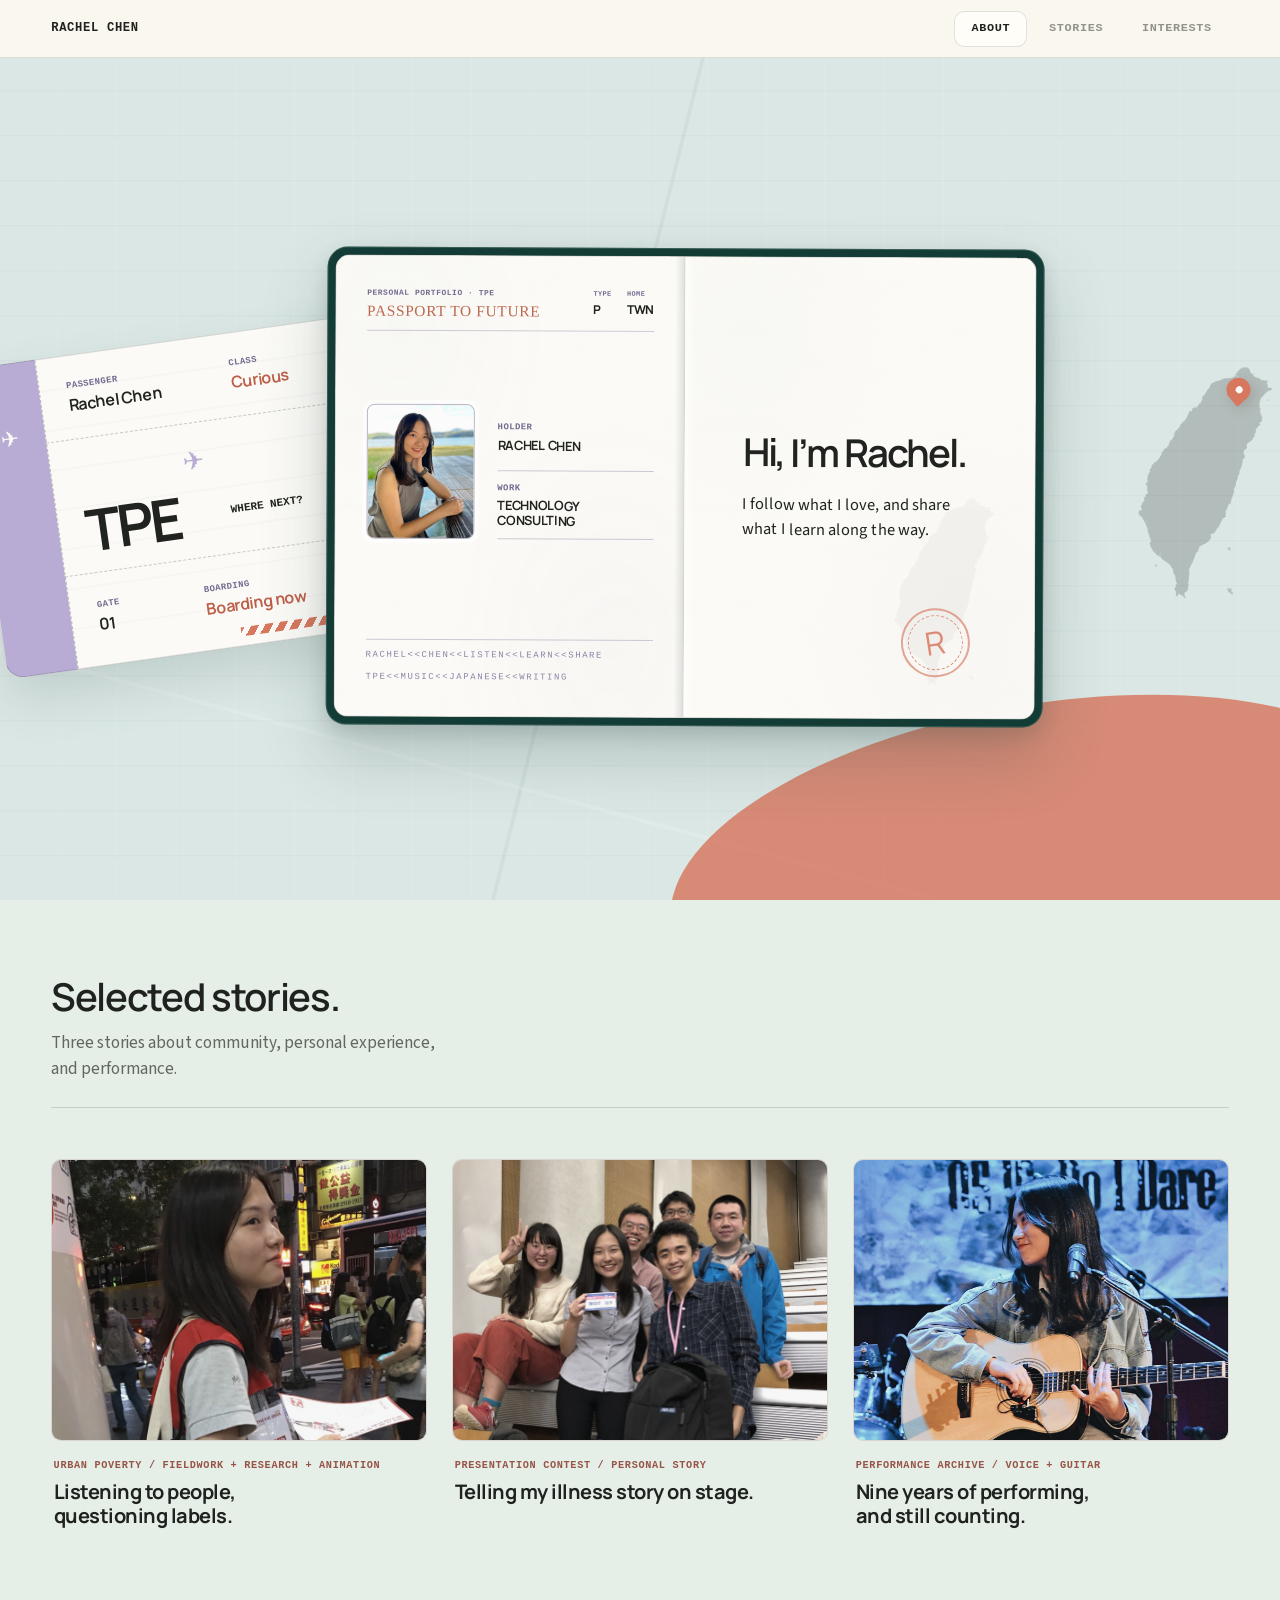
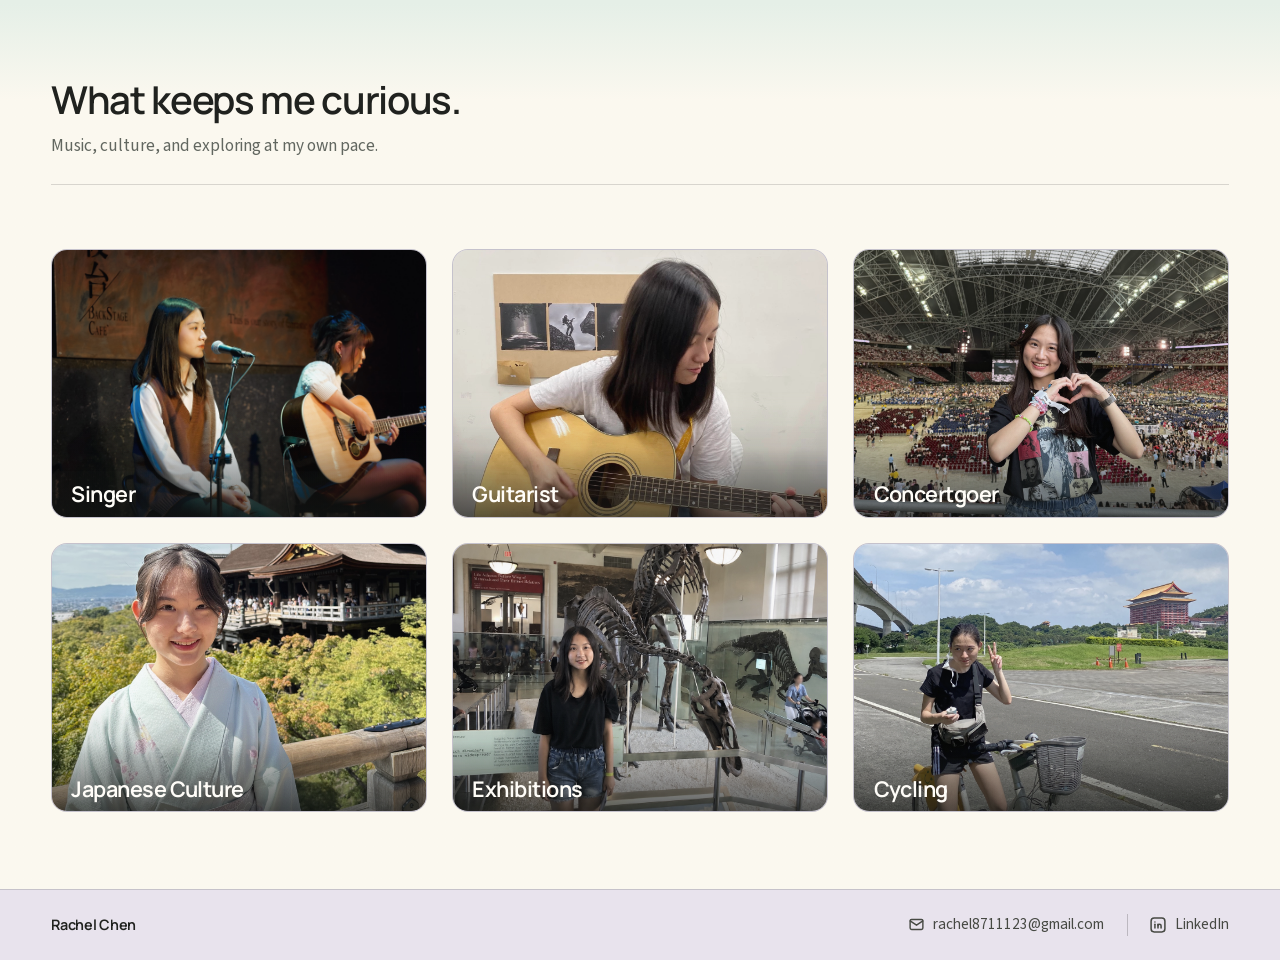
==== index.html @ 50b943b3 "Refine footer with one-line contact links" ====
<!doctype html>
<html lang="en">
<head>
  <meta charset="utf-8">
  <meta name="referrer" content="strict-origin-when-cross-origin">
  <meta http-equiv="Content-Security-Policy" content="default-src 'self'; script-src 'self' 'sha256-FTqIZZausqAHrNFYQ5sm/Dh7aak53E7qURte+RlWlOI='; style-src 'self' 'sha256-7E5DGroXuTB7auZdQkmCLlb3hawi1sZ1xV1dklhsyZw='; img-src 'self' data:; font-src 'self'; media-src 'self'; frame-src https://www.youtube-nocookie.com; connect-src 'none'; object-src 'none'; base-uri 'none'; form-action 'none'">
  <meta name="viewport" content="width=device-width, initial-scale=1">
  <meta name="robots" content="noindex, nofollow">
  <meta name="description" content="Rachel Chen's portfolio of technology, community, culture, music, translation, and travel.">
  <link rel="canonical" href="https://yu11123.github.io/">
  <title>Rachel Chen | Portfolio</title>
  <link rel="icon" href="data:,">
  <style>
    :root {
      --bg: oklch(0.979 0.0123 91.52);
      --surface: oklch(0.9424 0.015 151.76);
      --paper: oklch(0.9942 0.0069 88.64);
      --lilac: oklch(0.9164 0.0167 301.2);
      --fg: #20221f;
      --muted: #626760;
      --accent: #d18e7f;
      --border: rgb(32 34 31 / .16);
      --header-height: 58px;
      --page: clamp(1.25rem, 4vw, 4.5rem);
      --radius: 16px;
      --display: ui-rounded, "SF Pro Rounded", system-ui, -apple-system, BlinkMacSystemFont, "Segoe UI", sans-serif;
      --body: system-ui, -apple-system, BlinkMacSystemFont, "Segoe UI", sans-serif;
      --meta: ui-monospace, "SFMono-Regular", "SF Mono", Menlo, Consolas, monospace;
      --ease: cubic-bezier(.2, 0, 0, 1);
    }

    * { box-sizing: border-box; }
    html { overflow-x: clip; scroll-behavior: smooth; scroll-padding-top: var(--header-height); }
    body {
      margin: 0;
      overflow-x: clip;
      background: var(--bg);
      color: var(--fg);
      font-family: var(--body);
      font-size: 17px;
      line-height: 1.55;
      text-rendering: optimizeLegibility;
    }
    body.menu-open { overflow: hidden; }
    figure { margin: 0; }
    img { display: block; width: 100%; }
    a, button { color: inherit; }
    button { font: inherit; }
    a:focus-visible, button:focus-visible {
      outline: 2px solid var(--fg);
      outline-offset: 3px;
    }
    .shell {
      width: min(100%, 1440px);
      margin-inline: auto;
      padding-inline: var(--page);
    }
    .display {
      margin: 0;
      font-family: var(--display);
      font-weight: 600;
      letter-spacing: -.035em;
      line-height: 1.06;
      text-wrap: balance;
    }
    .section {
      position: relative;
      padding-block: clamp(4rem, 6vw, 5.5rem);
    }
    .section-title {
      max-width: 30ch;
      font-size: clamp(2.15rem, 3vw, 2.75rem);
    }
    .section-intro {
      max-width: 51ch;
      margin: 1.15rem 0 0;
      color: var(--muted);
      font-size: clamp(1.02rem, 1.35vw, 1.2rem);
      text-wrap: pretty;
    }
    .sr-only {
      position: absolute;
      width: 1px;
      height: 1px;
      padding: 0;
      overflow: hidden;
      clip: rect(0, 0, 0, 0);
      white-space: nowrap;
      border: 0;
    }

    .site-header {
      position: fixed;
      z-index: 30;
      inset: 0 0 auto;
      display: flex;
      min-height: var(--header-height);
      align-items: center;
      justify-content: space-between;
      border-bottom: 1px solid color-mix(in srgb, var(--fg) 12%, transparent);
      background: color-mix(in srgb, var(--bg) 96%, transparent);
      backdrop-filter: blur(18px);
      -webkit-backdrop-filter: blur(18px);
    }
    .site-nav {
      display: flex;
      align-self: stretch;
      align-items: center;
      gap: .3rem;
    }
    .site-nav a {
      position: relative;
      display: grid;
      min-height: 36px;
      place-items: center;
      padding: .42rem clamp(.68rem, 1.25vw, 1rem);
      border: 1px solid transparent;
      border-radius: 10px;
      color: color-mix(in srgb, var(--fg) 48%, transparent);
      font-family: var(--meta);
      font-size: .74rem;
      font-weight: 650;
      letter-spacing: .055em;
      text-decoration: none;
      text-transform: uppercase;
      transition: color 180ms var(--ease), background-color 180ms var(--ease), border-color 180ms var(--ease), transform 180ms var(--ease);
    }
    .site-nav a:hover,
    .site-nav a[aria-current="location"] {
      border-color: color-mix(in srgb, var(--fg) 13%, transparent);
      background: var(--paper);
      color: var(--fg);
    }
    .site-nav a:hover { transform: translateY(-1px); }
    .menu-button { display: none; }

    .hero {
      min-height: 100svh;
      padding-top: var(--header-height);
      background: var(--surface);
    }
    .hero > .shell {
      display: grid;
      min-height: calc(100svh - var(--header-height));
      align-items: center;
      padding-block: 1rem;
    }
    .hero-archive {
      position: relative;
      min-height: min(610px, calc(100svh - var(--header-height) - 3rem));
    }
    .hero-archive::before,
    .hero-archive::after { display: none; }
    .hero-grid {
      position: relative;
      display: grid;
      min-height: inherit;
      grid-template-columns: minmax(0, 1.35fr) minmax(350px, .86fr);
      gap: clamp(.75rem, 1.2vw, 1.1rem);
      align-items: stretch;
    }
    .hero-main {
      display: flex;
      min-width: 0;
      flex-direction: column;
      justify-content: center;
      padding: clamp(2.4rem, 4.4vw, 4.6rem);
      border: 1px solid var(--border);
      border-radius: var(--radius);
      background: var(--paper);
    }
    .hero-kicker {
      margin: 0 0 clamp(1.8rem, 4vh, 3.2rem);
      color: var(--accent-text);
      font-family: var(--meta);
      font-size: .72rem;
      font-weight: 650;
      letter-spacing: .055em;
      text-transform: uppercase;
    }
    .hero-title {
      max-width: 8ch;
      font-size: clamp(4.1rem, 6.4vw, 5.65rem);
      line-height: .91;
      letter-spacing: -.055em;
    }
    .hero-greeting {
      display: block;
      margin-bottom: .45rem;
      font-family: var(--body);
      font-size: .47em;
      font-weight: 550;
      letter-spacing: -.025em;
      line-height: 1;
    }
    .hero-name { display: block; white-space: nowrap; }
    .hero-name > span { display: inline-block; }
    .hero-name > span + span { margin-left: .18em; }
    .nowrap { white-space: nowrap; }
    .hero-intro {
      max-width: 36ch;
      margin: clamp(1.5rem, 3vh, 2.2rem) 0 0;
      color: var(--fg);
      font-size: clamp(1.02rem, 1.25vw, 1.16rem);
      line-height: 1.48;
      text-wrap: pretty;
    }
    .hero-bio {
      display: grid;
      max-width: 57ch;
      grid-template-columns: repeat(2, minmax(0, 1fr));
      gap: clamp(1rem, 2vw, 2rem);
      margin-top: auto;
      padding-top: clamp(1.4rem, 3vh, 2rem);
      border-top: 1px solid var(--border);
      color: var(--muted);
      font-size: clamp(.82rem, .88vw, .92rem);
    }
    .hero-bio p { margin: 0; }
    .hero-frame {
      display: grid;
      overflow: hidden;
      min-height: 0;
      place-items: stretch center;
      padding: clamp(.75rem, 1.25vw, 1.15rem);
      border: 1px solid var(--border);
      border-radius: var(--radius);
      background: var(--lilac);
      box-shadow: none;
      transform: none;
    }
    .hero-frame img {
      width: auto;
      max-width: 100%;
      height: 100%;
      aspect-ratio: 4 / 5;
      object-fit: cover;
      object-position: 50% 50%;
      border: 1px solid color-mix(in srgb, var(--fg) 13%, transparent);
      border-radius: calc(var(--radius) - 5px);
    }
    .work { background: var(--surface); }
    .work .shell > header,
    .interests .shell > header {
      display: grid;
      grid-template-columns: minmax(0, 1fr);
      gap: .75rem;
      align-items: start;
      padding-bottom: 1.5rem;
      border-bottom: 1px solid var(--border);
    }
    .work .section-intro,
    .interests .section-intro { margin: 0; }
    .project-grid {
      display: grid;
      grid-template-columns: repeat(3, minmax(0, 1fr));
      grid-auto-rows: 1fr;
      gap: clamp(2.5rem, 4vw, 4rem) clamp(1rem, 2vw, 1.75rem);
      margin-top: clamp(2rem, 4vw, 3.25rem);
    }
    .project-card {
      position: relative;
      isolation: isolate;
      display: flex;
      min-width: 0;
      overflow: visible;
      flex-direction: column;
      aspect-ratio: auto;
      border: 0;
      border-radius: 0;
      background: transparent;
    }
    .project-card::before,
    .project-card::after { display: none; }
    .project-card:focus-within { box-shadow: none; }
    .project-image {
      position: relative;
      inset: auto;
      overflow: hidden;
      aspect-ratio: 4 / 3;
      border: 1px solid var(--border);
      border-radius: 10px;
      background: var(--bg);
    }
    .project-image img {
      height: 100%;
      object-fit: cover;
      filter: saturate(.84) contrast(.94);
      transition: filter 220ms var(--ease), transform 260ms var(--ease);
    }
    .project-image--volunteer img { object-position: 43% 50%; }
    .project-image--presentation img { object-position: 50% 42%; }
    .project-image--performance img { object-position: 50% 38%; }
    .project-card:hover .project-image img,
    .project-card:focus-within .project-image img {
      filter: saturate(.94) contrast(.96);
      transform: scale(1.025);
    }
    .project-copy {
      position: relative;
      z-index: 2;
      inset: auto;
      display: flex;
      min-width: 0;
      flex: 1;
      flex-direction: column;
      align-items: flex-start;
      padding: 1.05rem .15rem 0;
      color: var(--fg);
      text-shadow: none;
    }
    .project-meta {
      min-height: 0;
      margin: 0 0 .5rem;
      color: var(--accent-text);
      font-family: var(--meta);
      font-size: .64rem;
      font-weight: 700;
      line-height: 1.45;
      letter-spacing: .065em;
      text-transform: uppercase;
    }
    .project-copy h3 {
      max-width: 24ch;
      min-height: 0;
      margin: 0;
      font-family: var(--display);
      font-size: clamp(1.25rem, 1.45vw, 1.5rem);
      line-height: 1.16;
      letter-spacing: -.025em;
      text-wrap: balance;
    }
    .project-card-link {
      position: absolute;
      z-index: 3;
      inset: 0;
      border-radius: var(--radius);
    }
    .project-card-link:focus-visible {
      outline: 2px solid var(--fg);
      outline-offset: 4px;
    }

    .interests {
      background: linear-gradient(180deg, var(--surface) 0, var(--bg) 6rem);
    }
    .interest-grid {
      display: grid;
      grid-template-columns: repeat(3, minmax(0, 1fr));
      gap: clamp(1rem, 2vw, 1.6rem);
      margin-top: clamp(2.5rem, 5vw, 4.25rem);
    }
    .interest-card {
      position: relative;
      height: clamp(260px, 21vw, 292px);
      min-width: 0;
      overflow: hidden;
      border: 1px solid var(--border);
      border-radius: var(--radius);
      background: var(--lilac);
      scroll-margin-top: calc(var(--header-height) + 1.5rem);
    }
    .interest-card:focus-visible {
      outline: 2px solid var(--fg);
      outline-offset: 3px;
    }
    .interest-media {
      position: absolute;
      inset: 0;
      overflow: hidden;
    }
    .interest-media img {
      height: 100%;
      object-fit: cover;
      filter: saturate(.84) contrast(.95);
      transition: transform 260ms var(--ease), filter 260ms var(--ease);
    }
    .interest-singer-image { object-position: 36% 50%; }
    .interest-guitarist-image { object-position: 50% 35%; }
    .interest-concertgoer-image { object-position: 50% 70%; }
    .interest-japanese-culture-image { object-position: 50% 79%; }
    .interest-cycling-image {
      object-position: 36% 58%;
      transform: scale(1.4);
      transform-origin: 60% 82%;
    }
    .interest-card::after {
      content: "";
      position: absolute;
      z-index: 1;
      inset: 58% 0 0;
      background: linear-gradient(180deg, transparent 0, rgb(20 22 20 / .08) 38%, rgb(20 22 20 / .64) 100%);
      pointer-events: none;
      transition: inset 280ms var(--ease), background 280ms var(--ease);
    }
    .interest-overlay {
      position: absolute;
      z-index: 2;
      inset: auto 0 0;
      padding: 1.15rem 1.2rem 1.2rem;
      color: var(--paper);
      transform: translateY(calc(100% - 3.3rem));
      transition: transform 360ms var(--ease);
    }
    .interest-overlay::before {
      content: "";
      position: absolute;
      z-index: -1;
      inset: -4.5rem 0 0;
      background: linear-gradient(180deg, transparent 0, rgb(24 27 24 / .1) 52%, rgb(24 27 24 / .58) 100%);
      backdrop-filter: blur(0) saturate(100%);
      -webkit-backdrop-filter: blur(0) saturate(100%);
      mask-image: linear-gradient(180deg, transparent 0, #000 34%, #000 100%);
      -webkit-mask-image: linear-gradient(180deg, transparent 0, #000 34%, #000 100%);
      transition: background 280ms var(--ease), backdrop-filter 280ms var(--ease), -webkit-backdrop-filter 280ms var(--ease);
    }
    .interest-title {
      margin: 0;
      font-family: var(--display);
      font-size: clamp(1.35rem, 1.65vw, 1.65rem);
      font-weight: 650;
      letter-spacing: -.025em;
      line-height: 1.15;
    }
    .interest-description {
      max-width: none;
      margin: .7rem 0 0;
      color: rgb(255 255 255 / .84);
      font-size: .9rem;
      line-height: 1.5;
      text-shadow: 0 1px 14px rgb(20 22 20 / .3);
    }
    @media (hover: hover) and (pointer: fine) {
      .interest-card:hover .interest-media img,
      .interest-card:focus-visible .interest-media img {
        filter: saturate(.96) contrast(.97);
        transform: scale(1.025);
      }
      .interest-card:hover .interest-media img.interest-cycling-image,
      .interest-card:focus-visible .interest-media img.interest-cycling-image { transform: scale(1.4); }
      .interest-card:hover::after,
      .interest-card:focus-visible::after {
        inset: 40% 0 0;
        background: linear-gradient(180deg, transparent 0, rgb(20 22 20 / .1) 40%, rgb(20 22 20 / .7) 100%);
      }
      .interest-card:hover .interest-overlay::before,
      .interest-card:focus-visible .interest-overlay::before {
        background: linear-gradient(180deg, transparent 0, rgb(24 27 24 / .14) 52%, rgb(24 27 24 / .62) 100%);
        backdrop-filter: blur(2px) saturate(103%);
        -webkit-backdrop-filter: blur(2px) saturate(103%);
      }
      .interest-card:hover .interest-overlay,
      .interest-card:focus-visible .interest-overlay { transform: translateY(0); }
    }
    @supports not ((backdrop-filter: blur(1px)) or (-webkit-backdrop-filter: blur(1px))) {
      .interest-overlay::before { background: linear-gradient(180deg, transparent 0, rgb(24 27 24 / .88) 52%, rgb(24 27 24 / .96) 100%); }
    }
    @media (hover: none), (pointer: coarse) {
      .interest-overlay { transform: translateY(0); }
    }
    .footer {
      padding-block: clamp(4rem, 7vw, 6rem) 1.5rem;
      border-top: 1px solid var(--border);
      background: var(--lilac);
    }
    .footer--contact-only { padding-block: 1.25rem; }
    .footer--contact-only .footer-contact {
      width: auto;
      padding: 0;
      border: 0;
    }
    .footer-top {
      display: grid;
      grid-template-columns: minmax(0, 1.18fr) minmax(300px, .82fr);
      gap: clamp(3rem, 8vw, 8rem);
      align-items: end;
    }
    .footer-eyebrow {
      margin: 0 0 1rem;
      color: var(--accent-text);
      font-family: var(--meta);
      font-size: .7rem;
      font-weight: 650;
      letter-spacing: .055em;
      text-transform: uppercase;
    }
    .footer-title {
      max-width: 24ch;
      font-size: clamp(2.35rem, 4.2vw, 4.25rem);
    }
    .footer-mark {
      font-family: var(--meta);
      font-size: .74rem;
      font-weight: 700;
      letter-spacing: .055em;
      text-decoration: none;
      text-transform: uppercase;
    }
    .footer-links {
      display: grid;
      gap: 1.65rem;
    }
    .footer-status {
      display: grid;
      gap: .85rem;
      color: color-mix(in srgb, var(--fg) 76%, transparent);
      font-size: .88rem;
    }
    .footer-status p { margin: 0; }
    .footer-status strong {
      display: inline-block;
      min-width: 3.5rem;
      color: var(--fg);
      font-family: var(--meta);
      font-size: .68rem;
      letter-spacing: .05em;
      text-transform: uppercase;
    }
    .footer-contact a {
      min-height: 40px;
      display: inline-flex;
      align-items: center;
      color: color-mix(in srgb, var(--fg) 78%, transparent);
      font-size: .9rem;
      text-decoration: none;
    }
    .footer-contact a:hover { color: var(--fg); text-decoration: underline; text-underline-offset: .3rem; }
    .footer-contact {
      display: flex;
      flex-wrap: wrap;
      gap: .35rem 1.5rem;
    }
    .footer-contact a { gap: .5rem; }
    .contact-icon {
      display: inline-grid;
      flex: 0 0 auto;
      width: 1.65rem;
      height: 1.65rem;
      place-items: center;
      border: 1px solid color-mix(in srgb, var(--fg) 30%, transparent);
      border-radius: 50%;
      transition: color 150ms var(--ease), background-color 150ms var(--ease), border-color 150ms var(--ease);
    }
    .contact-icon::before {
      content: "";
      width: .92rem;
      height: .92rem;
      background: currentColor;
      mask-repeat: no-repeat;
      mask-position: center;
      mask-size: contain;
      -webkit-mask-repeat: no-repeat;
      -webkit-mask-position: center;
      -webkit-mask-size: contain;
    }
    .contact-icon-linkedin::before {
      mask-image: url("assets/icons/brand-linkedin.svg");
      -webkit-mask-image: url("assets/icons/brand-linkedin.svg");
    }
    .contact-icon-email::before {
      mask-image: url("assets/icons/mail.svg");
      -webkit-mask-image: url("assets/icons/mail.svg");
    }
    .footer-contact a:hover .contact-icon,
    .footer-contact a:focus-visible .contact-icon {
      border-color: var(--fg);
      background: var(--fg);
      color: var(--lilac);
    }
    .footer-bottom {
      display: flex;
      align-items: center;
      justify-content: space-between;
      gap: 1.5rem;
      margin-top: 1.75rem;
      padding-top: 1.25rem;
      border-top: 1px solid var(--border);
      color: color-mix(in srgb, var(--fg) 68%, transparent);
      font-size: .78rem;
    }
    .footer-bottom p { margin: 0; }

    @media (max-width: 1180px) {
      .hero-grid { grid-template-columns: minmax(0, 1.22fr) minmax(300px, .78fr); }
      .hero-main { padding: clamp(2rem, 3.8vw, 3.4rem); }
      .hero-title { font-size: clamp(3.75rem, 6.2vw, 4.9rem); }
      .project-grid { grid-template-columns: repeat(2, minmax(0, 1fr)); }
      .interest-grid { grid-template-columns: repeat(2, minmax(0, 1fr)); gap: 2.5rem 1.5rem; }
    }

    @media (max-width: 767px) {
      :root { --page: clamp(1.25rem, 5vw, 1.5rem); --header-height: 60px; }
      body { font-size: 16px; }
      .section { padding-block: 3.75rem; }
      .section-title { max-width: none; font-size: clamp(2rem, 8.5vw, 2.55rem); }
      .site-header {
        min-height: var(--header-height);
        background: var(--bg);
        backdrop-filter: none;
        -webkit-backdrop-filter: none;
      }
      .menu-button {
        position: relative;
        z-index: 7;
        display: block;
        min-width: 64px;
        min-height: 44px;
        padding: 0;
        border: 0;
        background: transparent;
        font-family: var(--display);
        font-size: .78rem;
        font-weight: 700;
        letter-spacing: .08em;
        text-align: right;
        text-transform: uppercase;
        cursor: pointer;
      }
      .site-nav {
        position: fixed;
        z-index: 5;
        inset: var(--header-height) 0 0;
        display: grid;
        align-content: start;
        gap: .15rem;
        padding: clamp(2.5rem, 10vh, 5rem) var(--page) var(--page);
        background: var(--bg);
        opacity: 0;
        visibility: hidden;
        transition: opacity 150ms var(--ease), visibility 0s 150ms;
      }
      .site-nav.is-open { opacity: 1; visibility: visible; transition-delay: 0s; }
      .site-nav a {
        justify-items: start;
        min-height: 56px;
        padding-inline: 0;
        border: 0;
        border-radius: 0;
        background: transparent;
        color: var(--fg);
        font-family: var(--display);
        font-size: clamp(2.2rem, 11vw, 3.2rem);
        line-height: 1.12;
        letter-spacing: -.03em;
        text-transform: none;
      }
      .site-nav a[aria-current="location"] { color: var(--accent-text); }
      .site-nav a:hover { transform: none; }
      .hero {
        min-height: 0;
        padding-top: var(--header-height);
        padding-bottom: 0;
      }
      .hero > .shell { min-height: 0; padding: 1rem var(--page); }
      .hero-archive {
        min-height: 0;
      }
      .hero-grid {
        min-height: 0;
        grid-template-columns: minmax(0, 1fr);
        grid-template-rows: auto clamp(320px, 40vh, 350px);
        gap: .75rem;
      }
      .hero-main {
        grid-column: 1;
        grid-row: 1;
        display: flex;
        padding: 1.65rem 1.15rem 1.45rem;
      }
      .hero-kicker { margin: 0 0 1.4rem; font-size: .62rem; }
      .hero-title {
        max-width: none;
        font-size: clamp(2.8rem, 12.7vw, 3.3rem);
        line-height: .91;
      }
      .hero-greeting { margin-bottom: .35rem; font-size: .49em; }
      .hero-name { white-space: nowrap; }
      .hero-intro { max-width: 34ch; margin: 1.05rem 0 0; font-size: .96rem; }
      .hero-bio {
        grid-template-columns: 1fr;
        gap: .45rem;
        margin-top: 1.2rem;
        padding-top: .9rem;
        font-size: .8rem;
      }
      .hero-frame {
        grid-column: 1;
        grid-row: 2;
        width: 100%;
        height: 100%;
        min-height: 0;
        padding: .6rem;
        border: 1px solid var(--border);
        border-radius: var(--radius);
        box-shadow: none;
        transform: none;
      }
      .hero-frame img { object-position: 50% 50%; border-radius: calc(var(--radius) - 6px); }
      .work .shell > header,
      .interests .shell > header { grid-template-columns: 1fr; gap: .8rem; }
      .work .section-intro,
      .interests .section-intro { margin-top: 0; }
      .project-grid {
        grid-template-columns: 1fr;
        grid-auto-rows: 148px;
        gap: .85rem;
        margin-top: 2rem;
      }
      .project-card {
        display: grid;
        height: 148px;
        grid-template-columns: minmax(124px, 42%) minmax(0, 1fr);
        overflow: hidden;
        aspect-ratio: auto;
        border: 1px solid var(--border);
        border-radius: var(--radius);
        background: var(--paper);
      }
      .project-card::before,
      .project-card::after { display: none; }
      .project-card:hover,
      .project-card:focus-within { transform: none; }
      .project-image {
        position: relative;
        inset: auto;
        min-height: 0;
        aspect-ratio: auto;
        border: 0;
        border-radius: 0;
      }
      .project-copy {
        position: relative;
        inset: auto;
        justify-content: center;
        padding: .9rem 1rem;
        color: var(--fg);
        text-shadow: none;
      }
      .project-meta {
        min-height: 0;
        margin-bottom: .45rem;
        color: var(--accent-text);
        font-size: .57rem;
      }
      .project-copy h3 { min-height: 0; font-size: 1.03rem; line-height: 1.16; }
      .interest-grid {
        display: grid;
        grid-template-columns: repeat(2, minmax(0, 1fr));
        gap: .75rem;
        margin-top: 2rem;
      }
      .interest-card {
        height: auto;
        display: flex;
        flex-direction: column;
        background: var(--paper);
      }
      .interest-media { position: relative; inset: auto; width: 100%; aspect-ratio: 4 / 5; }
      .interest-card::after,
      .interest-overlay::before { display: none; }
      .interest-overlay {
        position: relative;
        inset: auto;
        padding: .85rem;
        color: var(--fg);
        transform: translateY(0);
      }
      .interest-title { font-size: 1.18rem; }
      .interest-description {
        display: block;
        margin-top: .45rem;
        color: var(--muted);
        font-size: .82rem;
        line-height: 1.45;
        text-shadow: none;
      }
      .footer-top { grid-template-columns: 1fr; gap: 2.5rem; align-items: start; }
      .footer-bottom { align-items: flex-start; flex-direction: column; }
      .footer-title { max-width: 22ch; font-size: clamp(1.9rem, 8.5vw, 2.55rem); }
      .footer-links { width: 100%; gap: 1.4rem; }
      .footer-contact {
        width: 100%;
        gap: .2rem 1.1rem;
        padding: 1rem 0 0;
        border-top: 1px solid var(--border);
      }
    }

    @media (max-width: 360px) {
      .hero-grid { grid-template-columns: minmax(0, 1fr); grid-template-rows: auto 300px; }
      .hero-main { padding: 1.4rem .95rem 1.25rem; }
      .hero-title { font-size: clamp(2.4rem, 12.4vw, 2.7rem); }
      .project-grid { grid-auto-rows: 156px; }
      .project-card {
        height: 156px;
        grid-template-columns: minmax(108px, 39%) minmax(0, 1fr);
      }
      .project-copy { padding: .75rem .8rem; }
      .project-meta { font-size: .53rem; }
      .project-copy h3 { font-size: .96rem; }
      .interest-title { font-size: 1.08rem; }
      .interest-description { font-size: .78rem; }
    }

    @media (prefers-reduced-motion: reduce) {
      html { scroll-behavior: auto; }
      *, *::before, *::after {
        scroll-behavior: auto !important;
        transition-duration: .01ms !important;
        animation-duration: .01ms !important;
      }
      .project-card,
      .project-image img,
      .interest-media img,
      .interest-overlay { transform: none !important; }
    }

  </style>
  <link rel="stylesheet" href="assets/site-brand.css?v=footer-20260906">
  <link rel="stylesheet" href="assets/hero-passport.css?v=20260822-1">
</head>
<body>
  <a class="site-skip-link" href="#main-content">Skip to content</a>
  <header class="site-header shell" data-od-id="site-header">
    <a class="home-mark" href="#about" aria-label="Rachel Chen, back to introduction"><span>Rachel Chen</span></a>
    <button class="menu-button" type="button" aria-expanded="false" aria-controls="site-nav">Menu</button>
    <nav class="site-nav" id="site-nav" aria-label="Primary navigation">
      <a href="#about" data-section-link="about" aria-current="location">About</a>
      <a href="#stories" data-section-link="stories">Stories</a>
      <a href="#interests" data-section-link="interests">Interests</a>
    </nav>
  </header>

  <main id="main-content">
    <section class="hero passport-hero" id="about" aria-labelledby="hero-title">
      <div class="passport-scene shell">
        <div class="boarding-pass" aria-hidden="true">
          <div class="boarding-pass-top">
            <span class="ticket-field"><span class="ticket-label">Passenger</span><span class="ticket-value">Rachel Chen</span></span>
            <span class="ticket-field"><span class="ticket-label">Class</span><span class="ticket-value ticket-value-coral">Curious</span></span>
          </div>
          <div class="boarding-pass-main">
            <p class="ticket-code">TPE</p>
            <p class="ticket-destination">Where next?</p>
          </div>
          <div class="boarding-pass-bottom">
            <span class="ticket-field"><span class="ticket-label">Gate</span><span class="ticket-value">01</span></span>
            <span class="ticket-field"><span class="ticket-label">Boarding</span><span class="ticket-value ticket-value-coral">Boarding now</span></span>
          </div>
        </div>

        <div class="taiwan-location" aria-hidden="true">
          <div class="taiwan-map-wrap">
            <img src="assets/taiwan-shadow.svg" alt="" width="190" height="350">
            <span class="taipei-pin"></span>
          </div>
        </div>

        <article class="passport-book" aria-label="Rachel Chen introduction">
          <div class="passport-spread">
            <div class="passport-page passport-page-identity">
              <div class="passport-identity-heading">
                <div>
                  <span>Personal portfolio · TPE</span>
                  <p>Passport to future</p>
                </div>
                <dl class="passport-identity-meta" aria-label="Portfolio passport metadata">
                  <div><dt>Type</dt><dd>P</dd></div>
                  <div><dt>Home</dt><dd>TWN</dd></div>
                </dl>
              </div>
              <div class="passport-profile">
                <figure class="passport-photo">
                  <img src="assets/profile/rachel-hero.jpg" width="1200" height="1500" alt="Rachel Chen smiling beside a lakeside table." sizes="(max-width: 720px) 108px, (max-width: 1180px) 17vw, 190px" fetchpriority="high">
                </figure>
                <dl class="passport-fields">
                  <div class="passport-field">
                    <dt class="passport-label">Holder</dt>
                    <dd class="passport-value">Rachel Chen</dd>
                  </div>
                  <div class="passport-field">
                    <dt class="passport-label">Work</dt>
                    <dd class="passport-value">Technology<br>consulting</dd>
                  </div>
                </dl>
              </div>
              <div class="passport-code" aria-hidden="true">
                <span>RACHEL&lt;&lt;CHEN&lt;&lt;LISTEN&lt;&lt;LEARN&lt;&lt;SHARE</span>
                <span>TPE&lt;&lt;MUSIC&lt;&lt;JAPANESE&lt;&lt;WRITING</span>
              </div>
            </div>

            <div class="passport-page passport-page-intro">
              <img class="passport-watermark" src="assets/taiwan-shadow.svg" alt="" width="190" height="350" aria-hidden="true">
              <div class="passport-copy">
                <h1 id="hero-title">Hi, I’m Rachel.</h1>
                <p>I follow what I love, and share what I learn along the way.</p>
              </div>
              <div class="passport-stamp" aria-hidden="true"><span>R</span></div>
            </div>
          </div>
        </article>
      </div>
    </section>

    <section class="section work" id="stories" aria-labelledby="stories-title">
      <span id="work" aria-hidden="true"></span>
      <div class="shell">
        <header>
          <h2 class="display section-title" id="stories-title">Selected stories.</h2>
          <p class="section-intro">Three stories about community, personal experience, and performance.</p>
        </header>

        <div class="project-grid">
          <article class="project-card" data-category="community">
            <figure class="project-image project-image--volunteer">
              <img src="assets/projects/urban-poverty/volunteer-cover-wide-v2.png" width="1108" height="623" alt="Rachel Chen volunteering on a Taipei street while carrying Big Issue outreach materials." loading="lazy">
            </figure>
            <div class="project-copy">
              <p class="project-meta">Urban poverty / Fieldwork + research + animation</p>
              <h3>Listening to people, questioning labels.</h3>
            </div>
            <a class="project-card-link" href="stories/urban-poverty-animation.html"><span class="sr-only">View story: Listening to people, questioning labels</span></a>
          </article>

          <article class="project-card" data-category="storytelling">
            <figure class="project-image project-image--presentation">
              <img src="assets/stories/presentation/contest-group.jpg" width="1500" height="2000" alt="Rachel Chen holding her contestant badge with others at the NTU Presentation Contest." loading="lazy">
            </figure>
            <div class="project-copy">
              <p class="project-meta">Presentation contest / Personal story</p>
              <h3>Telling my illness story on stage.</h3>
            </div>
            <a class="project-card-link" href="stories/presentation-contest-story.html"><span class="sr-only">View story: Telling my illness story on stage</span></a>
          </article>

          <article class="project-card" data-category="performance">
            <figure class="project-image project-image--performance">
              <img src="assets/interest-guitarist.jpg" width="1472" height="1472" alt="Rachel Chen playing acoustic guitar onstage at BICD Night." loading="lazy">
            </figure>
            <div class="project-copy">
              <p class="project-meta">Performance archive / Voice + guitar</p>
              <h3>Nine years of performing, and still counting.</h3>
            </div>
            <a class="project-card-link" href="stories/performance-archive.html"><span class="sr-only">View story: Nine years of performing, and still counting</span></a>
          </article>

        </div>
      </div>
    </section>

    <section class="section interests" id="interests" aria-labelledby="interests-title">
      <div class="shell">
        <header>
          <h2 class="display section-title" id="interests-title">What keeps me curious.</h2>
          <p class="section-intro">Music, culture, and exploring at my own pace.</p>
        </header>

        <div class="interest-grid">
          <article class="interest-card" id="interest-singer" tabindex="0">
            <figure class="interest-media">
              <img class="interest-singer-image" src="assets/interest-singer.jpg" width="1800" height="1200" alt="Rachel Chen singing into a microphone during an acoustic performance at Backstage Café." loading="lazy">
            </figure>
            <div class="interest-overlay">
              <h3 class="interest-title">Singer</h3>
              <p class="interest-description">I sang in my elementary-school choir from six to twelve and joined my junior-high choir at thirteen. I kept singing and have performed onstage every year for the past nine years.</p>
            </div>
          </article>

          <article class="interest-card" id="interest-guitarist" tabindex="0">
            <figure class="interest-media">
              <img class="interest-guitarist-image" src="assets/interest-guitarist-practice.jpg" width="1290" height="1490" alt="Rachel Chen practicing acoustic guitar indoors." loading="lazy">
            </figure>
            <div class="interest-overlay">
              <h3 class="interest-title">Guitarist</h3>
              <p class="interest-description">I bought my first guitar after high school. NTU’s guitar club gave me people to form bands with and opportunities to sing and play on my own. I still perform after graduation.</p>
            </div>
          </article>

          <article class="interest-card" id="interest-concertgoer" tabindex="0">
            <figure class="interest-media">
              <img class="interest-concertgoer-image" src="assets/interest-concertgoer.jpg" width="1350" height="1800" alt="Rachel Chen making a heart gesture inside a stadium before a concert." loading="lazy">
            </figure>
            <div class="interest-overlay">
              <h3 class="interest-title">Concertgoer</h3>
              <p class="interest-description">Live music has become a way I remember different seasons of my life. I attend around 25 concerts a year and sometimes travel to Japan or Singapore for the artists I love.</p>
            </div>
          </article>

          <article class="interest-card" id="interest-japanese-culture" tabindex="0">
            <figure class="interest-media">
              <img class="interest-japanese-culture-image" src="assets/interest-japanese-culture.jpg" width="1350" height="1800" alt="Rachel Chen wearing a kimono near a traditional temple in Japan." loading="lazy">
            </figure>
            <div class="interest-overlay">
              <h3 class="interest-title">Japanese Culture</h3>
              <p class="interest-description">Self-taught to JLPT N1, I can now translate, speak with people in Japanese, and understand more of the culture behind what I enjoy.</p>
            </div>
          </article>

          <article class="interest-card" id="interest-exhibitions" tabindex="0">
            <figure class="interest-media">
              <img src="assets/interest-exhibitions-v2.jpg?v=privacy" width="1086" height="1448" alt="Rachel Chen standing in a museum gallery beside a large dinosaur skeleton." loading="lazy">
            </figure>
            <div class="interest-overlay">
              <h3 class="interest-title">Exhibitions</h3>
              <p class="interest-description">I visit museums and galleries throughout the year, from photography shows and painting exhibitions to natural history collections.</p>
            </div>
          </article>

          <article class="interest-card" id="interest-cycling" tabindex="0">
            <figure class="interest-media">
              <img class="interest-cycling-image" src="assets/interest-cycling.jpg" width="1800" height="1350" alt="Rachel Chen making a peace sign beside a YouBike with Taipei’s Grand Hotel in the background." loading="lazy">
            </figure>
            <div class="interest-overlay">
              <h3 class="interest-title">Cycling</h3>
              <p class="interest-description">On a bike, I can explore at my own pace, moving through the city, noticing the route, and leaving room for an unplanned stop.</p>
            </div>
          </article>
        </div>
      </div>
    </section>

  </main>

  <footer class="site-footer">
    <div class="shell site-footer-row">
      <a class="site-footer-name" href="#about" aria-label="Rachel Chen, back to about">Rachel Chen</a>
      <nav class="site-footer-contact" aria-label="Contact links">
        <a href="mailto:rachel8711123@gmail.com"><span class="site-footer-icon site-footer-mail" aria-hidden="true"></span><span class="site-footer-email-full">rachel8711123@gmail.com</span><span class="site-footer-email-short">Email</span></a>
        <a href="https://www.linkedin.com/in/rachel-wenyu-chen/" target="_blank" rel="noopener noreferrer"><span class="site-footer-icon site-footer-linkedin" aria-hidden="true"></span><span>LinkedIn</span></a>
      </nav>
    </div>
  </footer>

  <script>
    (() => {
      const menuButton = document.querySelector('.menu-button');
      const nav = document.querySelector('.site-nav');
      const navLinks = [...nav.querySelectorAll('a')];
      const sectionLinks = [...nav.querySelectorAll('[data-section-link]')];
      const sections = sectionLinks
        .map(link => document.getElementById(link.dataset.sectionLink))
        .filter(Boolean);
      const mobileMenuQuery = window.matchMedia('(max-width: 767px)');
      const closeMenu = () => {
        nav.classList.remove('is-open');
        menuButton.setAttribute('aria-expanded', 'false');
        menuButton.textContent = 'Menu';
        document.body.classList.remove('menu-open');
      };

      menuButton.addEventListener('click', () => {
        const isOpen = menuButton.getAttribute('aria-expanded') === 'true';
        if (isOpen) {
          closeMenu();
          return;
        }
        nav.classList.add('is-open');
        menuButton.setAttribute('aria-expanded', 'true');
        menuButton.textContent = 'Close';
        document.body.classList.add('menu-open');
        requestAnimationFrame(() => navLinks[0].focus());
      });

      navLinks.forEach(link => link.addEventListener('click', closeMenu));

      const setCurrentSection = sectionId => {
        sectionLinks.forEach(link => {
          if (link.dataset.sectionLink === sectionId) {
            link.setAttribute('aria-current', 'location');
          } else {
            link.removeAttribute('aria-current');
          }
        });
      };

      let sectionUpdatePending = false;
      const updateCurrentSection = () => {
        const threshold = document.querySelector('.site-header').getBoundingClientRect().bottom + innerHeight * .25;
        const current = sections.filter(section => section.getBoundingClientRect().top <= threshold).at(-1) || sections[0];
        if (current) setCurrentSection(current.id);
        sectionUpdatePending = false;
      };
      const scheduleSectionUpdate = () => {
        if (sectionUpdatePending) return;
        sectionUpdatePending = true;
        requestAnimationFrame(updateCurrentSection);
      };
      window.addEventListener('scroll', scheduleSectionUpdate, { passive: true });
      window.addEventListener('resize', scheduleSectionUpdate);
      updateCurrentSection();
      document.addEventListener('keydown', event => {
        if (event.key === 'Escape' && nav.classList.contains('is-open')) {
          closeMenu();
          menuButton.focus();
        }

        if (event.key === 'Tab' && nav.classList.contains('is-open')) {
          const focusable = [menuButton, ...navLinks];
          const current = focusable.indexOf(document.activeElement);
          const next = (current + (event.shiftKey ? -1 : 1) + focusable.length) % focusable.length;
          event.preventDefault();
          focusable[next].focus();
        }
      });

      mobileMenuQuery.addEventListener?.('change', event => {
        if (!event.matches) closeMenu();
      });

    })();
  </script>
</body>
</html>
---- assets/site-brand.css ----
@font-face {
  font-family: "Rachel Manrope";
  src: url("fonts/manrope-latin-variable.woff2") format("woff2");
  font-style: normal;
  font-weight: 200 800;
  font-display: swap;
}

@font-face {
  font-family: "Rachel Source Sans";
  src: url("fonts/source-sans-3-latin-variable.woff2") format("woff2");
  font-style: normal;
  font-weight: 200 900;
  font-display: swap;
}

:root {
  --display: "Rachel Manrope", "Avenir Next", system-ui, sans-serif;
  --body: "Rachel Source Sans", "Segoe UI", system-ui, sans-serif;
  --font-display: "Rachel Manrope", "Avenir Next", system-ui, sans-serif;
  --font-body: "Rachel Source Sans", "Segoe UI", system-ui, sans-serif;
  --accent-text: #985447;
  --color-accent-text: #985447;
}

.site-header .home-mark {
  display: inline-flex;
  min-height: 44px;
  flex: 0 0 auto;
  align-items: center;
  gap: .7rem;
  color: var(--fg, var(--color-text, #20221f));
  font-family: ui-monospace, "SFMono-Regular", "SF Mono", Menlo, Consolas, monospace;
  font-size: .76rem;
  font-weight: 700;
  line-height: 1;
  letter-spacing: .055em;
  text-decoration: none;
  text-transform: uppercase;
  white-space: nowrap;
}
.site-skip-link {
  position: fixed;
  z-index: 100;
  top: 1rem;
  left: 1rem;
  padding: .75rem 1rem;
  background: #faf7ef;
  color: #20251f;
  transform: translateY(-200%);
}
.site-skip-link:focus { transform: none; }

.site-footer {
  padding-block: .8rem;
  border-top: 1px solid rgb(32 34 31 / .17);
  background: #e8e3ed;
  color: #464943;
  font-family: var(--font-body);
  font-size: .95rem;
  line-height: 1.4;
}
.site-footer-row,
.site-footer-contact {
  display: flex;
  align-items: center;
}
.site-footer-row { justify-content: space-between; gap: 1.5rem; }
.site-footer a {
  display: inline-flex;
  align-items: center;
  gap: .5rem;
  min-height: 44px;
  color: inherit;
  text-decoration: none;
  white-space: nowrap;
  transition: color 150ms ease;
}
.site-footer .site-footer-name {
  color: #20221f;
  font-family: var(--font-display);
  font-size: .9rem;
  font-weight: 650;
  letter-spacing: -.02em;
}
.site-footer-contact { gap: 1.4rem; }
.site-footer-contact a + a { position: relative; padding-left: 1.4rem; }
.site-footer-contact a + a::before {
  content: "";
  position: absolute;
  left: 0;
  height: 1.35rem;
  border-left: 1px solid rgb(32 34 31 / .22);
}
.site-footer a:hover { color: #985447; text-decoration: underline; text-underline-offset: .25em; }
.site-footer a:focus-visible { outline: 2px solid #985447; outline-offset: 4px; }
.site-footer-icon {
  flex: 0 0 auto;
  width: 1.1rem;
  height: 1.1rem;
  background: currentColor;
  mask: var(--footer-icon) center / contain no-repeat;
  -webkit-mask: var(--footer-icon) center / contain no-repeat;
}
.site-footer-mail { --footer-icon: url("icons/mail.svg"); }
.site-footer-linkedin { --footer-icon: url("icons/brand-linkedin.svg"); }
.site-footer-email-short { display: none; }
@media (max-width: 640px) {
  .site-footer { padding-block: .65rem; font-size: .875rem; }
  .site-footer-row { gap: .75rem; }
  .site-footer .site-footer-name { font-size: .82rem; }
  .site-footer-contact { gap: .75rem; }
  .site-footer-contact a + a { padding-left: .75rem; }
  .site-footer-email-full { display: none; }
  .site-footer-email-short { display: inline; }
}
@media (max-width: 360px) {
  .site-footer-contact { gap: .55rem; }
  .site-footer-contact a + a { padding-left: .55rem; }
  .site-footer-icon { display: none; }
}
---- assets/hero-passport.css ----
:root {
  --passport-desk: #dbe7e5;
  --passport-desk-deep: #c7d7d4;
  --passport-paper: #fbfaf6;
  --passport-ink: #20231f;
  --passport-muted: #6a7069;
  --passport-green: #123c35;
  --passport-lilac: #b9acd4;
  --passport-coral: #d7775e;
}

.passport-hero {
  position: relative;
  min-height: auto;
  padding-top: var(--header-height);
  overflow: hidden;
  background: var(--passport-desk);
  isolation: isolate;
}

.passport-hero > .passport-scene {
  position: relative;
  z-index: 1;
  display: block;
  min-height: clamp(720px, calc(100dvh - var(--header-height)), 910px);
  padding-block: clamp(1rem, 2.2vw, 2rem);
  overflow: hidden;
  isolation: isolate;
}

.passport-hero::before,
.passport-hero::after {
  position: absolute;
  z-index: 0;
  pointer-events: none;
  content: "";
}

.passport-hero::before {
  inset: var(--header-height) 0 0;
  opacity: .64;
  background:
    linear-gradient(15deg, transparent 0 21%, rgb(255 255 255 / .22) 21.1% 21.35%, transparent 21.45% 100%),
    linear-gradient(104deg, transparent 0 47%, rgb(82 111 106 / .12) 47.1% 47.25%, transparent 47.35% 100%),
    repeating-linear-gradient(0deg, transparent 0 43px, rgb(82 111 106 / .055) 44px 45px),
    repeating-linear-gradient(90deg, transparent 0 57px, rgb(255 255 255 / .1) 58px 59px);
}

.passport-hero::after {
  right: -10vw;
  bottom: -26vw;
  width: 58vw;
  aspect-ratio: 1;
  border-radius: 50%;
  background: var(--passport-coral);
  opacity: .82;
  transform: rotate(-10deg) scaleY(.42);
}

.boarding-pass {
  position: absolute;
  z-index: 1;
  top: 50%;
  left: clamp(-1.5rem, -1vw, 0rem);
  display: grid;
  width: clamp(520px, 42vw, 610px);
  height: auto;
  aspect-ratio: 1.72;
  min-height: 0;
  grid-template-columns: 13% 1fr;
  grid-template-rows: .9fr 1.12fr .98fr;
  gap: 0;
  padding: 0;
  overflow: hidden;
  border: 1px solid rgb(32 35 31 / .16);
  border-radius: 18px;
  background:
    linear-gradient(90deg, var(--passport-lilac) 0 13%, transparent 13%),
    repeating-linear-gradient(0deg, transparent 0 38px, rgb(85 74 110 / .035) 39px 40px),
    var(--passport-paper);
  box-shadow: 0 24px 48px rgb(65 86 82 / .16);
  color: var(--passport-ink);
  transform: translateY(-50%) rotate(-8deg);
  transform-origin: 60% 60%;
}

.boarding-pass::before {
  position: absolute;
  inset: 0 auto 0 13%;
  border-left: 1px dashed rgb(32 35 31 / .28);
  content: "";
}

.boarding-pass::after {
  position: absolute;
  top: 3.65rem;
  left: 6.5%;
  color: var(--passport-paper);
  content: "✈︎";
  font-family: Arial, sans-serif;
  font-size: clamp(1.2rem, 1.7vw, 1.65rem);
  transform: translateX(-50%);
}

.boarding-pass-top,
.boarding-pass-main,
.boarding-pass-bottom {
  position: relative;
  z-index: 1;
  min-width: 0;
}

.boarding-pass-top {
  grid-column: 2;
  grid-row: 1;
  display: grid;
  grid-template-columns: .72fr 1.28fr;
  gap: clamp(1rem, 2vw, 2rem);
  align-content: center;
  padding: clamp(.8rem, 1.35vw, 1.15rem) clamp(1.25rem, 2.2vw, 2rem);
  border-bottom: 1px dashed rgb(32 35 31 / .23);
}

.ticket-field {
  display: grid;
  gap: .2rem;
}

.ticket-label,
.passport-label {
  color: #756a91;
  font-family: var(--meta);
  font-size: clamp(.56rem, .66vw, .66rem);
  font-weight: 700;
  letter-spacing: .045em;
  text-transform: uppercase;
}

.ticket-value {
  font-family: var(--display);
  font-size: clamp(.92rem, 1.25vw, 1.18rem);
  font-weight: 650;
  letter-spacing: -.02em;
  line-height: 1.12;
}

.ticket-value-coral { color: #bd5e48; }

.boarding-pass-main {
  grid-column: 2;
  grid-row: 2;
  display: grid;
  grid-template-columns: auto clamp(1.7rem, 2.4vw, 2.2rem) 1fr;
  align-items: center;
  align-content: center;
  gap: clamp(.55rem, .8vw, .75rem);
  padding: clamp(.8rem, 1.35vw, 1.15rem) clamp(1.25rem, 2.2vw, 2rem);
  border-bottom: 1px dashed rgb(32 35 31 / .23);
}

.boarding-pass-main::before {
  grid-column: 2;
  color: var(--passport-lilac);
  content: "✈︎";
  font-family: Arial, sans-serif;
  font-size: clamp(1.25rem, 2vw, 1.9rem);
}

.ticket-code {
  grid-column: 1;
  margin: 0;
  font-family: var(--display);
  font-size: clamp(3.35rem, 4.5vw, 4.15rem);
  font-weight: 680;
  letter-spacing: -.065em;
  line-height: .85;
}

.ticket-destination {
  grid-column: 3;
  margin: 0;
  font-family: var(--meta);
  font-size: clamp(.68rem, .86vw, .78rem);
  font-weight: 700;
  text-transform: uppercase;
}

.boarding-pass-bottom {
  grid-column: 2;
  grid-row: 3;
  display: grid;
  grid-template-columns: .46fr 1.54fr;
  gap: clamp(.8rem, 1.4vw, 1.3rem);
  align-content: center;
  padding: clamp(.7rem, 1.15vw, 1rem) clamp(1.25rem, 2.2vw, 2rem) clamp(1rem, 1.55vw, 1.3rem);
}

.boarding-pass-bottom::after {
  position: absolute;
  left: 36%;
  bottom: .55rem;
  width: 34%;
  height: .55rem;
  background: repeating-linear-gradient(-55deg, var(--passport-coral) 0 7px, transparent 7px 12px);
  content: "";
}

.passport-book {
  position: absolute;
  z-index: 3;
  top: 51%;
  left: 53.5%;
  width: min(56vw, 840px);
  aspect-ratio: 1.5;
  padding: 8px;
  border-radius: 20px;
  background: var(--passport-green);
  box-shadow:
    0 30px 65px rgb(52 75 70 / .24),
    0 8px 18px rgb(52 75 70 / .16),
    inset 0 0 0 1px rgb(255 255 255 / .16);
  transform: translate(-50%, -50%) rotate(.25deg);
}

.passport-spread {
  display: grid;
  height: 100%;
  grid-template-columns: repeat(2, minmax(0, 1fr));
  overflow: hidden;
  border: 1px solid rgb(32 35 31 / .18);
  border-radius: 14px;
  background: var(--passport-paper);
}

.passport-page {
  position: relative;
  min-width: 0;
  overflow: hidden;
  background:
    radial-gradient(ellipse at 18% 16%, rgb(125 151 139 / .025), transparent 38%),
    radial-gradient(ellipse at 80% 84%, rgb(133 122 160 / .028), transparent 42%),
    url("passport-guilloche.svg") center / 270px 180px repeat,
    var(--passport-paper);
}

.passport-page-identity {
  display: grid;
  grid-template-rows: auto 1fr auto;
  gap: clamp(.7rem, 1.2vw, 1rem);
  padding: clamp(1.35rem, 2.4vw, 2.35rem);
  border-right: 1px solid rgb(32 35 31 / .18);
}

.passport-identity-heading {
  position: relative;
  z-index: 1;
  display: grid;
  grid-template-columns: minmax(0, 1fr) auto;
  gap: clamp(.8rem, 1.5vw, 1.2rem);
  align-items: end;
  padding-bottom: clamp(.55rem, .9vw, .75rem);
  border-bottom: 1px solid rgb(117 106 145 / .32);
}

.passport-identity-heading > div:first-child {
  display: grid;
  gap: .24rem;
  min-width: 0;
}

.passport-identity-heading span {
  color: #756a91;
  font-family: var(--meta);
  font-size: clamp(.48rem, .62vw, .62rem);
  font-weight: 700;
  letter-spacing: .07em;
  text-transform: uppercase;
}

.passport-identity-heading p {
  margin: 0;
  color: #bd684f;
  font-family: Georgia, "Times New Roman", serif;
  font-size: clamp(.92rem, 1.2vw, 1.12rem);
  letter-spacing: .045em;
  line-height: 1.05;
  white-space: nowrap;
  text-transform: uppercase;
}

.passport-identity-meta {
  display: grid;
  grid-template-columns: repeat(2, auto);
  gap: clamp(.65rem, 1.2vw, 1rem);
  margin: 0;
}

.passport-identity-meta div {
  display: grid;
  gap: .12rem;
}

.passport-identity-meta dt,
.passport-identity-meta dd { margin: 0; }

.passport-identity-meta dt {
  color: #756a91;
  font-family: var(--meta);
  font-size: clamp(.43rem, .52vw, .52rem);
  font-weight: 700;
  letter-spacing: .06em;
  text-transform: uppercase;
}

.passport-identity-meta dd {
  font-family: var(--display);
  font-size: clamp(.76rem, .95vw, .92rem);
  font-weight: 720;
  letter-spacing: -.025em;
}

.passport-page-identity::after,
.passport-page-intro::after {
  position: absolute;
  top: 0;
  bottom: 0;
  width: 18px;
  pointer-events: none;
  content: "";
}

.passport-page-identity::after {
  right: -9px;
  background: linear-gradient(90deg, transparent, rgb(41 50 45 / .13), transparent);
}

.passport-page-intro::after {
  left: -9px;
  background: linear-gradient(90deg, transparent, rgb(255 255 255 / .76), transparent);
}

.passport-profile {
  position: relative;
  z-index: 1;
  display: grid;
  grid-template-columns: minmax(108px, .78fr) minmax(0, 1.22fr);
  gap: clamp(1rem, 1.8vw, 1.45rem);
  align-self: center;
  align-items: start;
}

.passport-photo {
  width: 100%;
  overflow: hidden;
  aspect-ratio: 4 / 5;
  border: 1px solid rgb(73 67 89 / .28);
  border-radius: 8px;
  background: #e9e3ef;
  box-shadow: 0 0 0 4px rgb(255 255 255 / .48);
}

.passport-photo img {
  height: 100%;
  object-fit: cover;
  object-position: 50% 46%;
}

.passport-fields {
  display: grid;
  width: 100%;
  grid-auto-rows: minmax(0, 1fr);
  gap: 0;
  align-self: stretch;
  margin: 0;
}

.passport-field {
  display: grid;
  align-content: center;
  min-width: 0;
  padding: clamp(.38rem, .65vw, .58rem) 0;
  border-bottom: 1px solid rgb(117 106 145 / .34);
}

.passport-field dt,
.passport-field dd { margin: 0; }

.passport-value {
  margin-top: .16rem !important;
  font-family: var(--display);
  font-size: clamp(.78rem, 1vw, .98rem);
  font-weight: 670;
  letter-spacing: -.025em;
  line-height: 1.12;
  text-transform: uppercase;
  word-spacing: .12em;
}

.passport-code {
  position: relative;
  z-index: 1;
  display: grid;
  gap: .55rem;
  padding-top: clamp(1.25rem, 2.2vw, 2rem);
  color: #8f83a8;
  font-family: var(--meta);
  font-size: clamp(.48rem, .7vw, .67rem);
  letter-spacing: .18em;
  white-space: nowrap;
}

.passport-code::before {
  width: 100%;
  border-top: 1px solid rgb(117 106 145 / .34);
  content: "";
}

.passport-page-intro {
  display: grid;
  align-content: center;
  padding: clamp(2rem, 4.5vw, 4.8rem);
}

.passport-copy {
  position: relative;
  z-index: 2;
  max-width: 29rem;
}

.passport-copy h1 {
  max-width: none;
  margin: 0;
  color: var(--passport-ink);
  font-family: var(--display);
  font-size: clamp(2.15rem, 3vw, 3.35rem);
  font-weight: 620;
  letter-spacing: -.055em;
  line-height: 1.01;
  text-wrap: balance;
}

.passport-copy p {
  max-width: 27ch;
  margin: clamp(.85rem, 1.6vw, 1.3rem) 0 0;
  color: var(--passport-ink);
  font-size: clamp(.92rem, 1.28vw, 1.18rem);
  line-height: 1.48;
  text-wrap: pretty;
}

.passport-watermark {
  position: absolute;
  right: clamp(1.5rem, 3vw, 3.2rem);
  bottom: clamp(1rem, 2.5vw, 2.4rem);
  width: clamp(4.8rem, 8vw, 7.8rem);
  height: auto;
  opacity: .026;
  filter: sepia(.2) saturate(.4);
}

.passport-stamp {
  position: absolute;
  z-index: 2;
  right: clamp(2.4rem, 5vw, 5rem);
  bottom: clamp(1.7rem, 3.2vw, 3.2rem);
  display: grid;
  width: clamp(3.6rem, 5.4vw, 5.2rem);
  aspect-ratio: 1;
  place-items: center;
  border: 2px solid color-mix(in srgb, var(--passport-coral) 76%, transparent);
  border-radius: 50%;
  color: var(--passport-coral);
  font-family: var(--display);
  font-size: clamp(1.45rem, 2.5vw, 2.4rem);
  opacity: .84;
  transform: rotate(-9deg);
}

.passport-stamp::before {
  position: absolute;
  inset: 5px;
  border: 1px dashed currentColor;
  border-radius: inherit;
  content: "";
}

.taiwan-location {
  position: absolute;
  z-index: 2;
  top: 50%;
  right: clamp(-1.4rem, 1vw, 1.2rem);
  width: clamp(104px, 10vw, 150px);
  transform: translateY(-49%) rotate(4deg);
}

.taiwan-map-wrap { position: relative; }

.taiwan-location img {
  width: 100%;
  height: auto;
  opacity: .18;
  filter: sepia(.15) saturate(.45);
}

.taipei-pin {
  position: absolute;
  top: 10%;
  left: 73%;
  display: grid;
  width: 24px;
  height: 24px;
  place-items: center;
  border-radius: 50% 50% 50% 0;
  background: var(--passport-coral);
  box-shadow: 0 5px 12px rgb(111 81 70 / .22);
  transform: translate(-50%, -50%) rotate(-45deg);
}

.taipei-pin::after {
  width: 7px;
  height: 7px;
  border-radius: 50%;
  background: var(--passport-paper);
  content: "";
}

@media (max-width: 1180px) {
  .passport-book {
    left: 54%;
    width: min(62vw, 780px);
  }

  .boarding-pass {
    left: -2.5rem;
    width: min(48vw, 530px);
  }
  .taiwan-location { right: -2rem; }
  .passport-page-identity { padding: clamp(1.3rem, 2.6vw, 2rem); }
  .passport-page-intro { padding: clamp(1.8rem, 4vw, 3.2rem); }
}

@media (max-width: 920px) {
  .passport-hero > .passport-scene {
    min-height: 900px;
    padding-block: 2rem 3rem;
  }

  .passport-book {
    position: relative;
    top: auto;
    left: auto;
    width: min(100%, 720px);
    margin: 12rem auto 0;
    transform: rotate(.2deg);
  }

  .boarding-pass {
    top: 1.5rem;
    left: -3rem;
    width: 460px;
    height: auto;
    aspect-ratio: 1.72;
    min-height: 0;
    transform: rotate(-7deg);
  }

  .taiwan-location {
    top: 6rem;
    right: 1rem;
    width: 112px;
    transform: rotate(5deg);
  }
}

@media (max-width: 720px) {
  .passport-hero > .passport-scene {
    min-height: auto;
    padding: 1rem 1rem 3.5rem;
    overflow: hidden;
  }

  .passport-hero::after {
    right: -36vw;
    bottom: -12rem;
    width: 120vw;
  }

  .boarding-pass {
    top: 1rem;
    left: -4.2rem;
    width: 350px;
    height: auto;
    aspect-ratio: 1.72;
    min-height: 0;
    opacity: .9;
  }

  .ticket-label { font-size: .5rem; }
  .ticket-value { font-size: .69rem; }
  .ticket-code { font-size: 2.65rem; }
  .ticket-destination { font-size: .5rem; }
  .taiwan-location {
    top: 3.1rem;
    right: -.2rem;
    width: 88px;
  }

  .taipei-pin {
    width: 19px;
    height: 19px;
  }

  .passport-book {
    width: 100%;
    aspect-ratio: auto;
    margin-top: 9.6rem;
    padding: 6px;
    border-radius: 17px;
  }

  .passport-spread { grid-template-columns: 1fr; }

  .passport-page-identity {
    min-height: 430px;
    padding: 1.5rem;
    border-right: 0;
    border-bottom: 1px solid rgb(32 35 31 / .18);
  }

  .passport-page-identity::after {
    inset: auto 0 -9px;
    width: auto;
    height: 18px;
    background: linear-gradient(0deg, transparent, rgb(41 50 45 / .13), transparent);
  }

  .passport-page-intro {
    min-height: 370px;
    padding: 2rem 1.6rem 6rem;
    align-content: start;
  }

  .passport-page-intro::after {
    inset: -9px 0 auto;
    width: auto;
    height: 18px;
    background: linear-gradient(0deg, transparent, rgb(255 255 255 / .76), transparent);
  }

  .passport-profile {
    grid-template-columns: 112px minmax(0, 1fr);
    gap: 1rem;
  }

  .passport-photo { width: 100%; }

  .passport-copy h1 { font-size: clamp(2.45rem, 12vw, 3.8rem); }
  .passport-copy p { max-width: 26ch; font-size: 1.05rem; }
  .passport-watermark { width: 5.5rem; }
  .passport-stamp { right: 2rem; bottom: 1.8rem; width: 4.25rem; }
}

@media (max-width: 420px) {
  .passport-page-identity { min-height: 405px; padding: 1.25rem; }
  .passport-profile { grid-template-columns: 104px minmax(0, 1fr); gap: .9rem; }
  .passport-fields { gap: .72rem; }
  .passport-value { font-size: .84rem; }
  .passport-code { letter-spacing: .11em; }
}
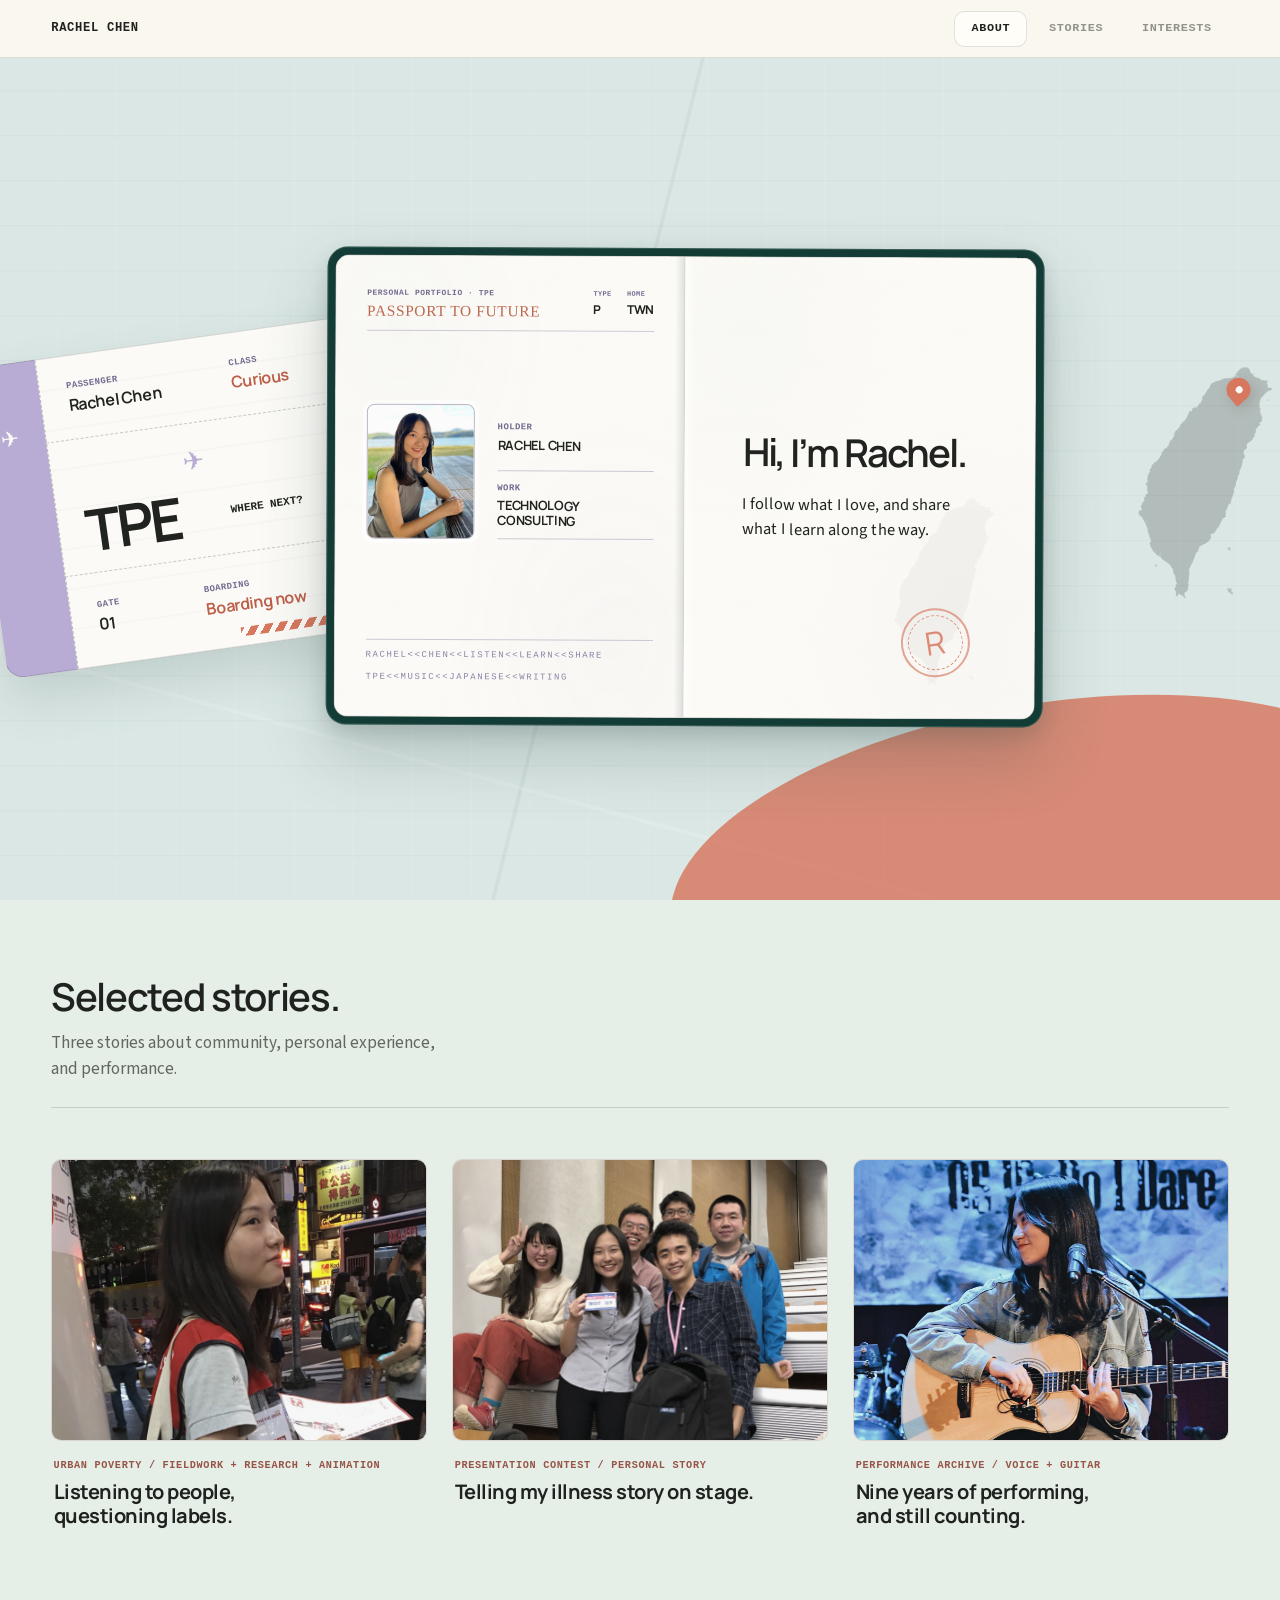
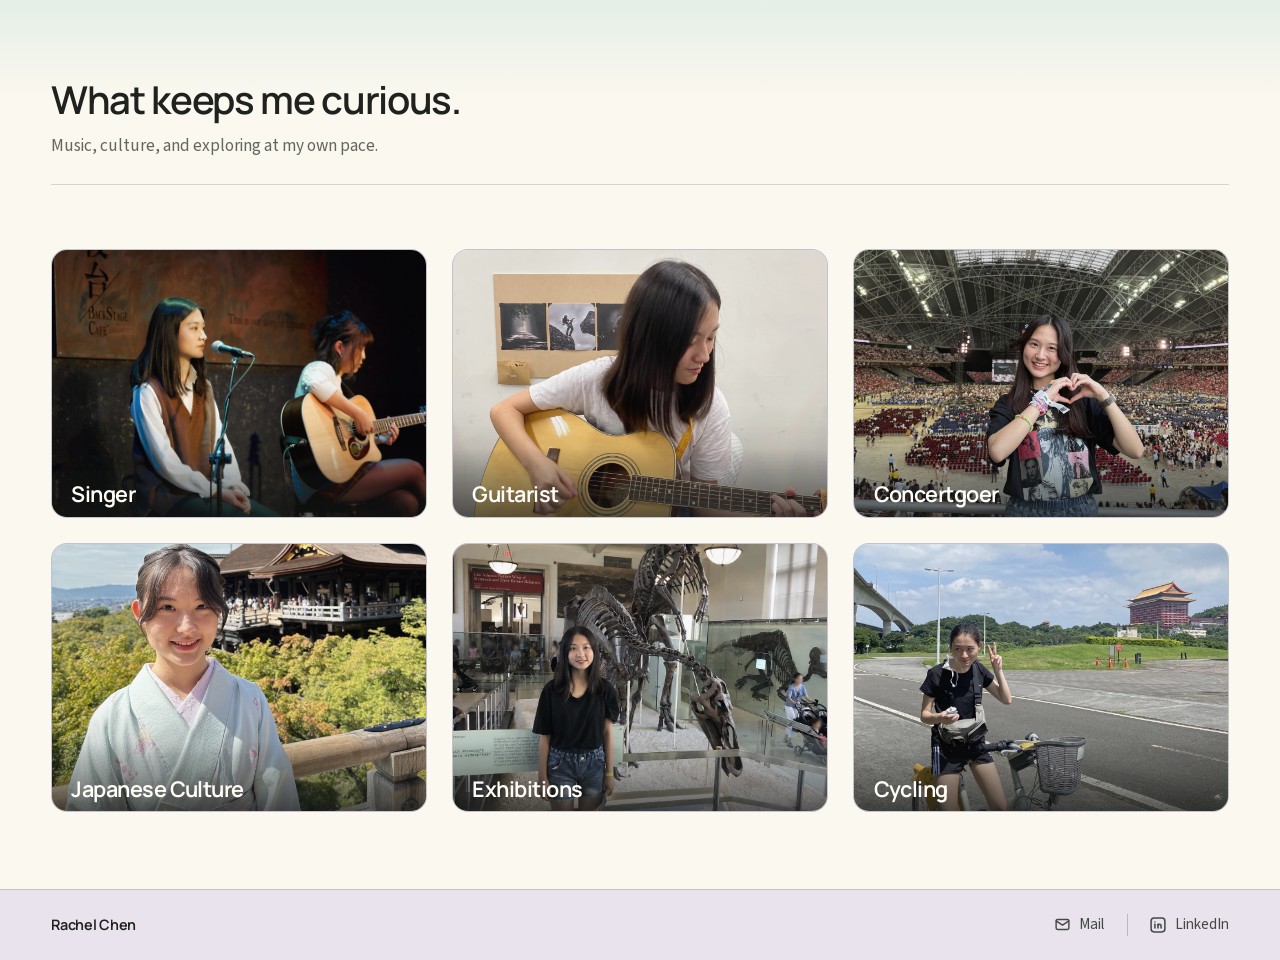
==== commit 80058375: "Show Mail instead of full email address in footer" ====
--- a/index.html
+++ b/index.html
@@ -1026,7 +1026,7 @@
     <div class="shell site-footer-row">
       <a class="site-footer-name" href="#about" aria-label="Rachel Chen, back to about">Rachel Chen</a>
       <nav class="site-footer-contact" aria-label="Contact links">
-        <a href="mailto:rachel8711123@gmail.com"><span class="site-footer-icon site-footer-mail" aria-hidden="true"></span><span class="site-footer-email-full">rachel8711123@gmail.com</span><span class="site-footer-email-short">Email</span></a>
+        <a href="mailto:rachel8711123@gmail.com"><span class="site-footer-icon site-footer-mail" aria-hidden="true"></span><span>Mail</span></a>
         <a href="https://www.linkedin.com/in/rachel-wenyu-chen/" target="_blank" rel="noopener noreferrer"><span class="site-footer-icon site-footer-linkedin" aria-hidden="true"></span><span>LinkedIn</span></a>
       </nav>
     </div>
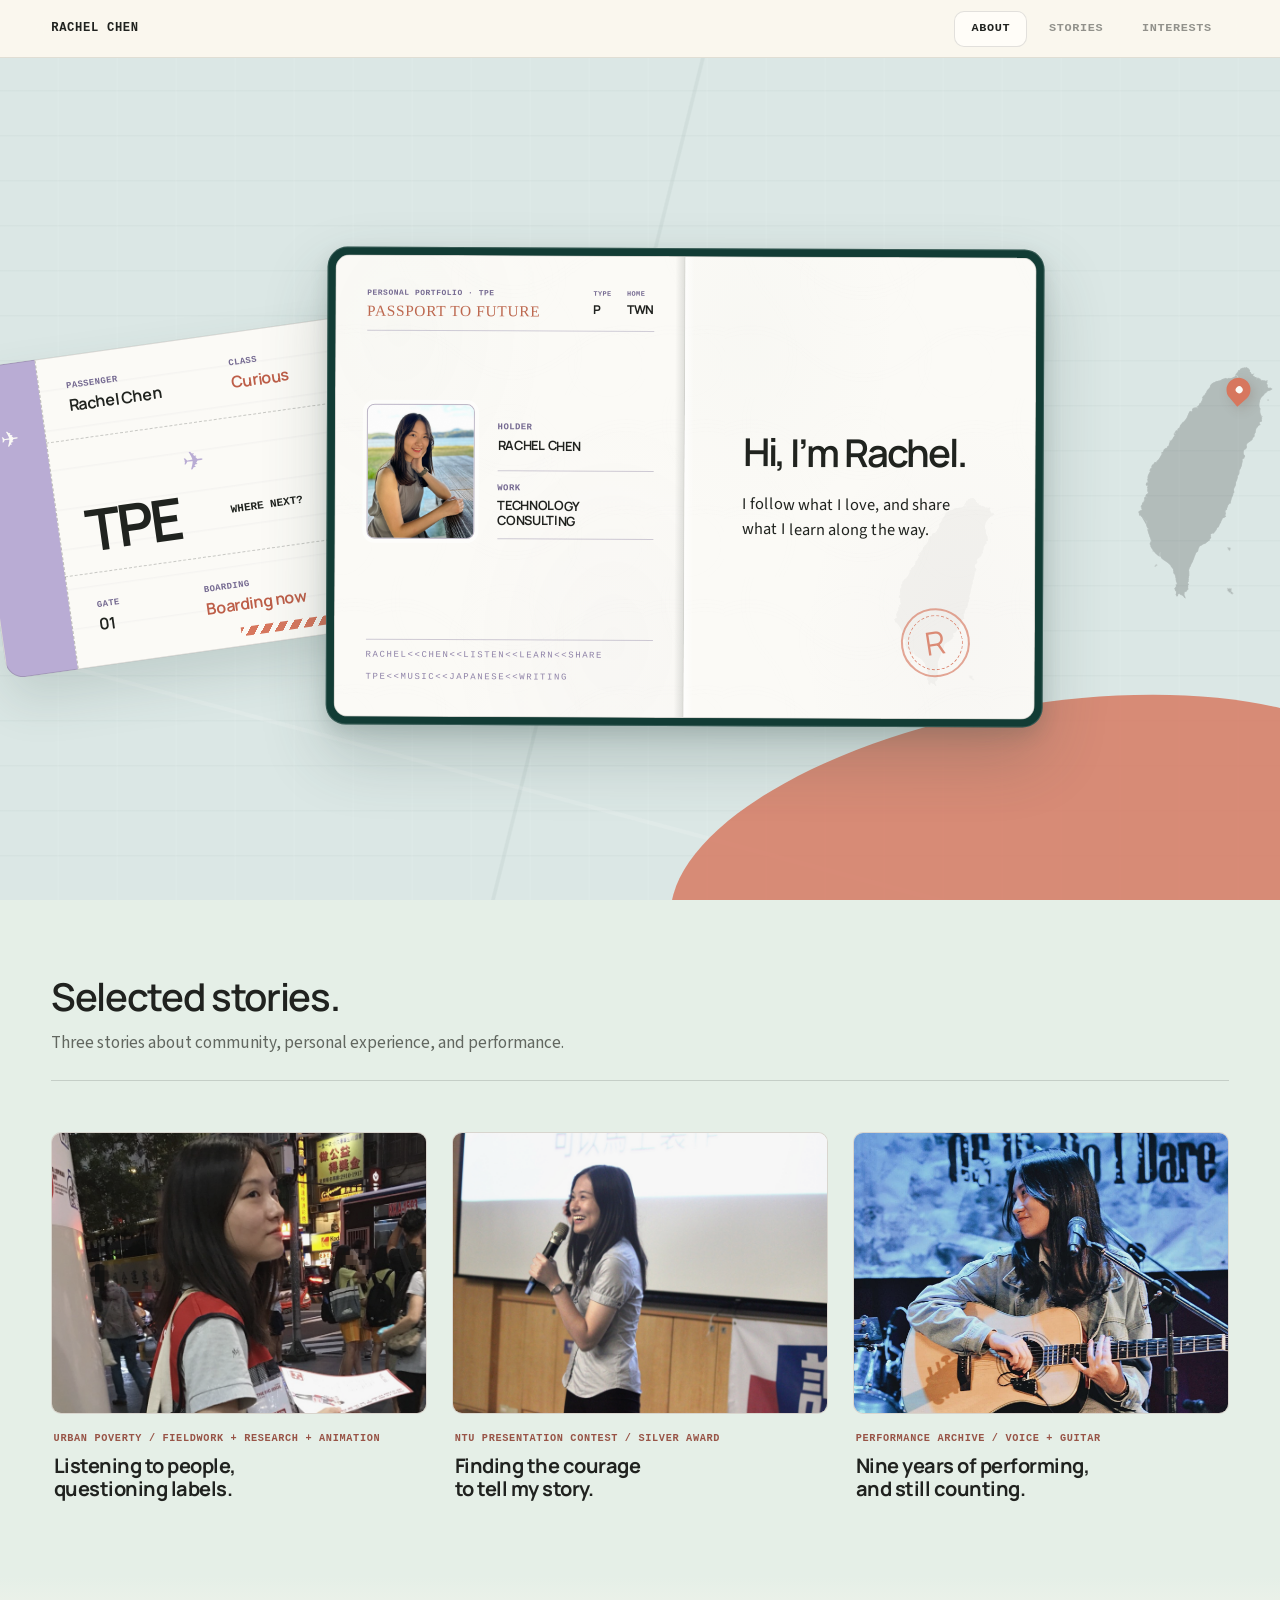
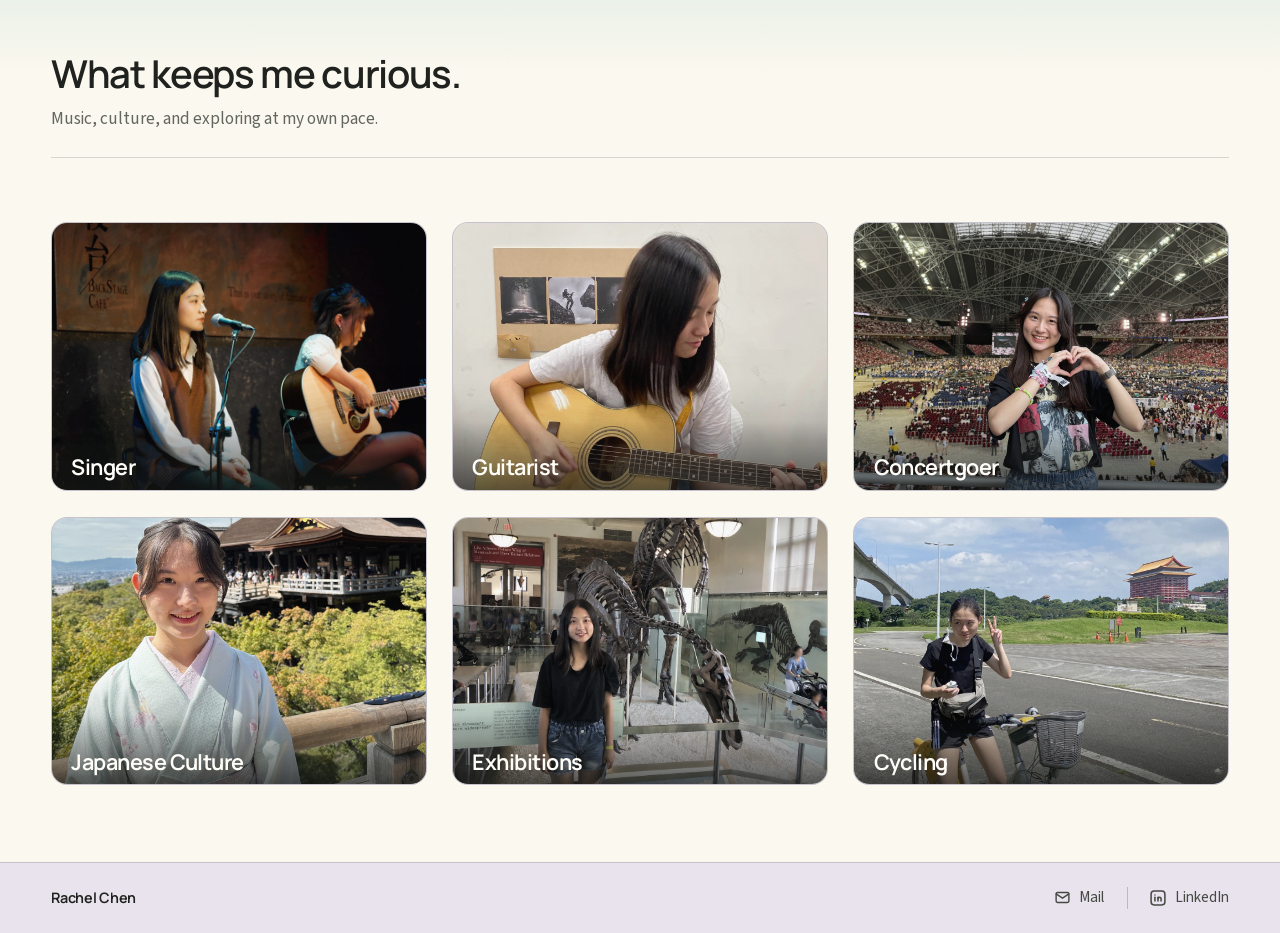
==== commit b3547f7b: "Publish presentation story and improve transcript reading layout" ====
--- a/index.html
+++ b/index.html
@@ -3,7 +3,7 @@
 <head>
   <meta charset="utf-8">
   <meta name="referrer" content="strict-origin-when-cross-origin">
-  <meta http-equiv="Content-Security-Policy" content="default-src 'self'; script-src 'self' 'sha256-FTqIZZausqAHrNFYQ5sm/Dh7aak53E7qURte+RlWlOI='; style-src 'self' 'sha256-7E5DGroXuTB7auZdQkmCLlb3hawi1sZ1xV1dklhsyZw='; img-src 'self' data:; font-src 'self'; media-src 'self'; frame-src https://www.youtube-nocookie.com; connect-src 'none'; object-src 'none'; base-uri 'none'; form-action 'none'">
+  <meta http-equiv="Content-Security-Policy" content="default-src 'self'; script-src 'self' https://static.cloudflareinsights.com/beacon.min.js 'sha256-FTqIZZausqAHrNFYQ5sm/Dh7aak53E7qURte+RlWlOI='; style-src 'self' 'sha256-7E5DGroXuTB7auZdQkmCLlb3hawi1sZ1xV1dklhsyZw='; img-src 'self' data:; font-src 'self'; media-src 'self'; frame-src https://www.youtube-nocookie.com; connect-src https://cloudflareinsights.com/cdn-cgi/rum; object-src 'none'; base-uri 'none'; form-action 'none'">
   <meta name="viewport" content="width=device-width, initial-scale=1">
   <meta name="robots" content="noindex, nofollow">
   <meta name="description" content="Rachel Chen's portfolio of technology, community, culture, music, translation, and travel.">
@@ -816,7 +816,7 @@
     }
 
   </style>
-  <link rel="stylesheet" href="assets/site-brand.css?v=footer-20260906">
+  <link rel="stylesheet" href="assets/site-brand.css?v=stories-intro-20260907">
   <link rel="stylesheet" href="assets/hero-passport.css?v=20260822-1">
 </head>
 <body>
@@ -925,13 +925,13 @@
 
           <article class="project-card" data-category="storytelling">
             <figure class="project-image project-image--presentation">
-              <img src="assets/stories/presentation/contest-group.jpg" width="1500" height="2000" alt="Rachel Chen holding her contestant badge with others at the NTU Presentation Contest." loading="lazy">
+              <img src="assets/stories/presentation/contest-speaking.jpg" width="1800" height="1200" alt="Rachel Chen speaking onstage at the NTU Presentation Contest." loading="lazy">
             </figure>
             <div class="project-copy">
-              <p class="project-meta">Presentation contest / Personal story</p>
-              <h3>Telling my illness story on stage.</h3>
+              <p class="project-meta">NTU Presentation Contest / Silver Award</p>
+              <h3>Finding the courage to tell my story.</h3>
             </div>
-            <a class="project-card-link" href="stories/presentation-contest-story.html"><span class="sr-only">View story: Telling my illness story on stage</span></a>
+            <a class="project-card-link" href="stories/presentation-contest-story.html"><span class="sr-only">View story: Finding the courage to tell my story</span></a>
           </article>
 
           <article class="project-card" data-category="performance">
@@ -1110,5 +1110,6 @@
 
     })();
   </script>
+  <script src="assets/web-analytics.js" defer></script>
 </body>
 </html>
--- a/assets/site-brand.css
+++ b/assets/site-brand.css
@@ -21,6 +21,11 @@
   --font-body: "Rachel Source Sans", "Segoe UI", system-ui, sans-serif;
   --accent-text: #985447;
   --color-accent-text: #985447;
+}
+
+#stories .section-intro {
+  max-width: none;
+  text-wrap: wrap;
 }
 
 .site-header .home-mark {
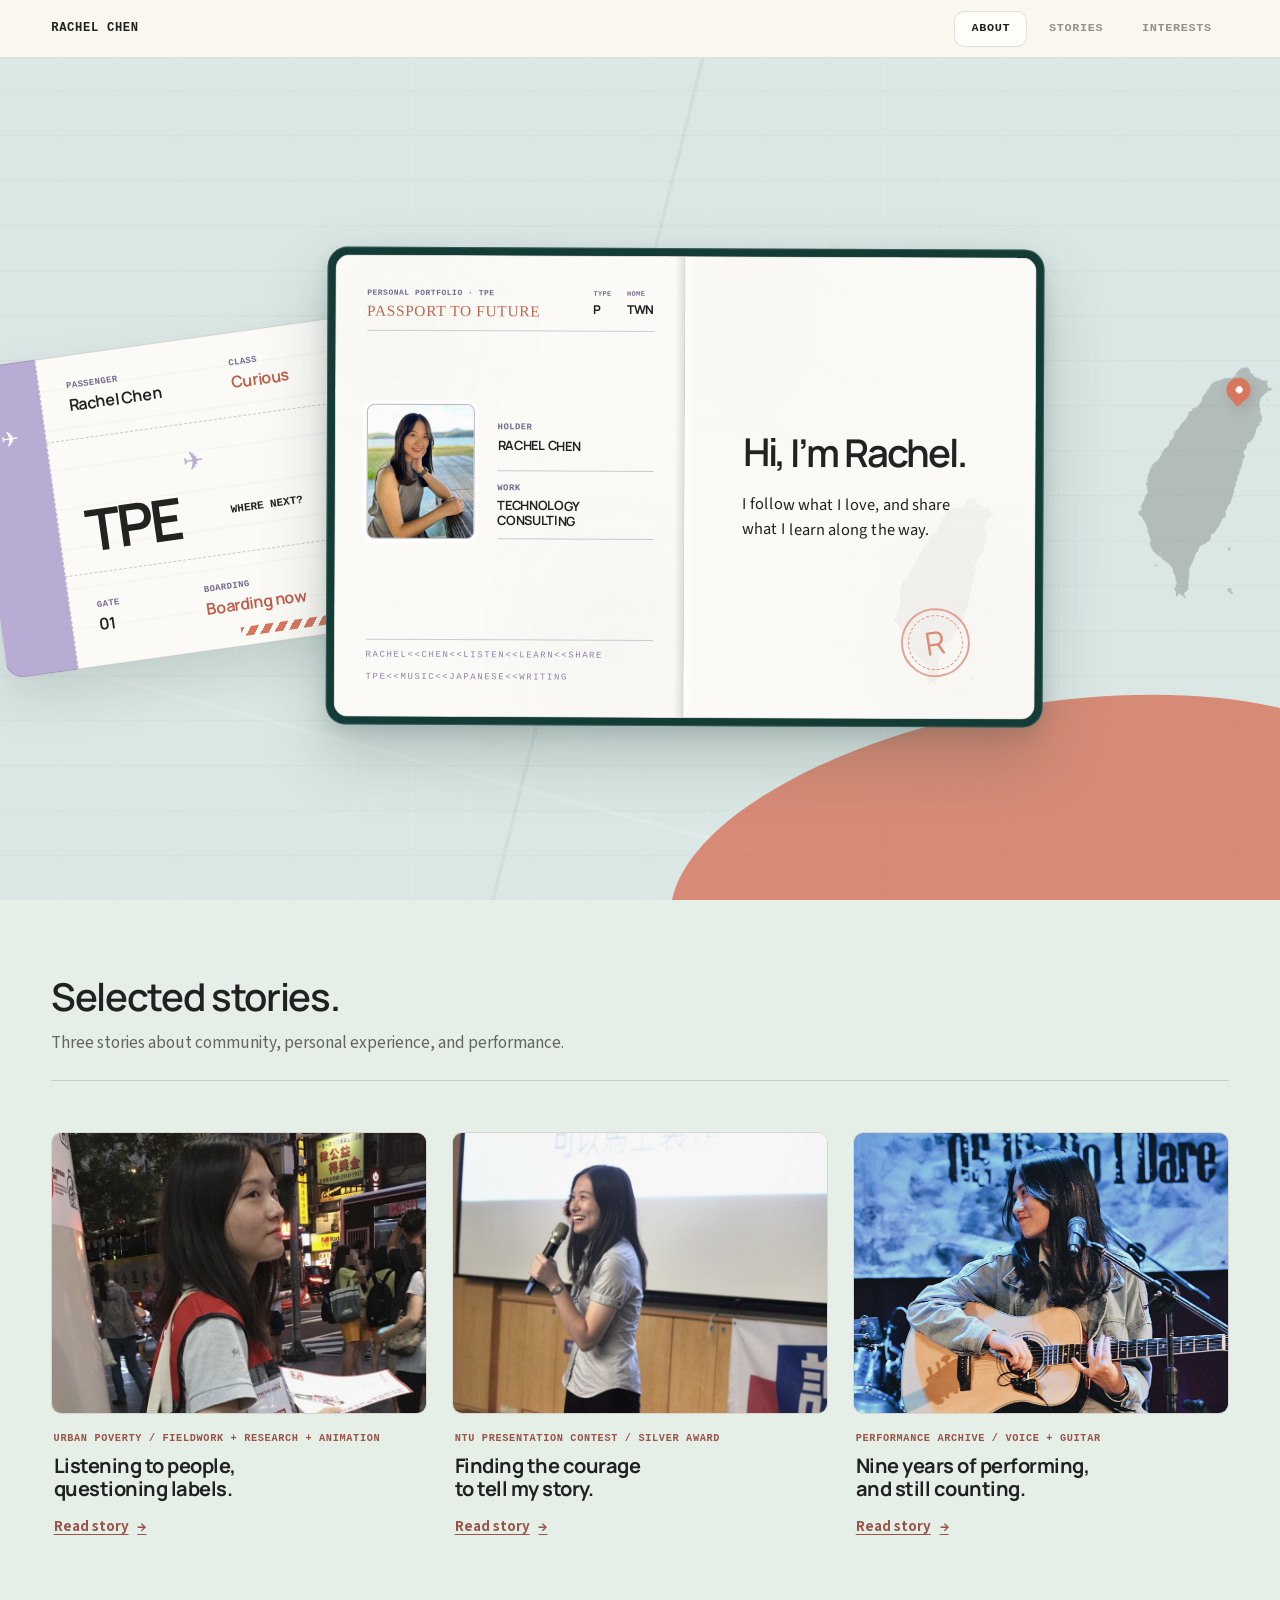
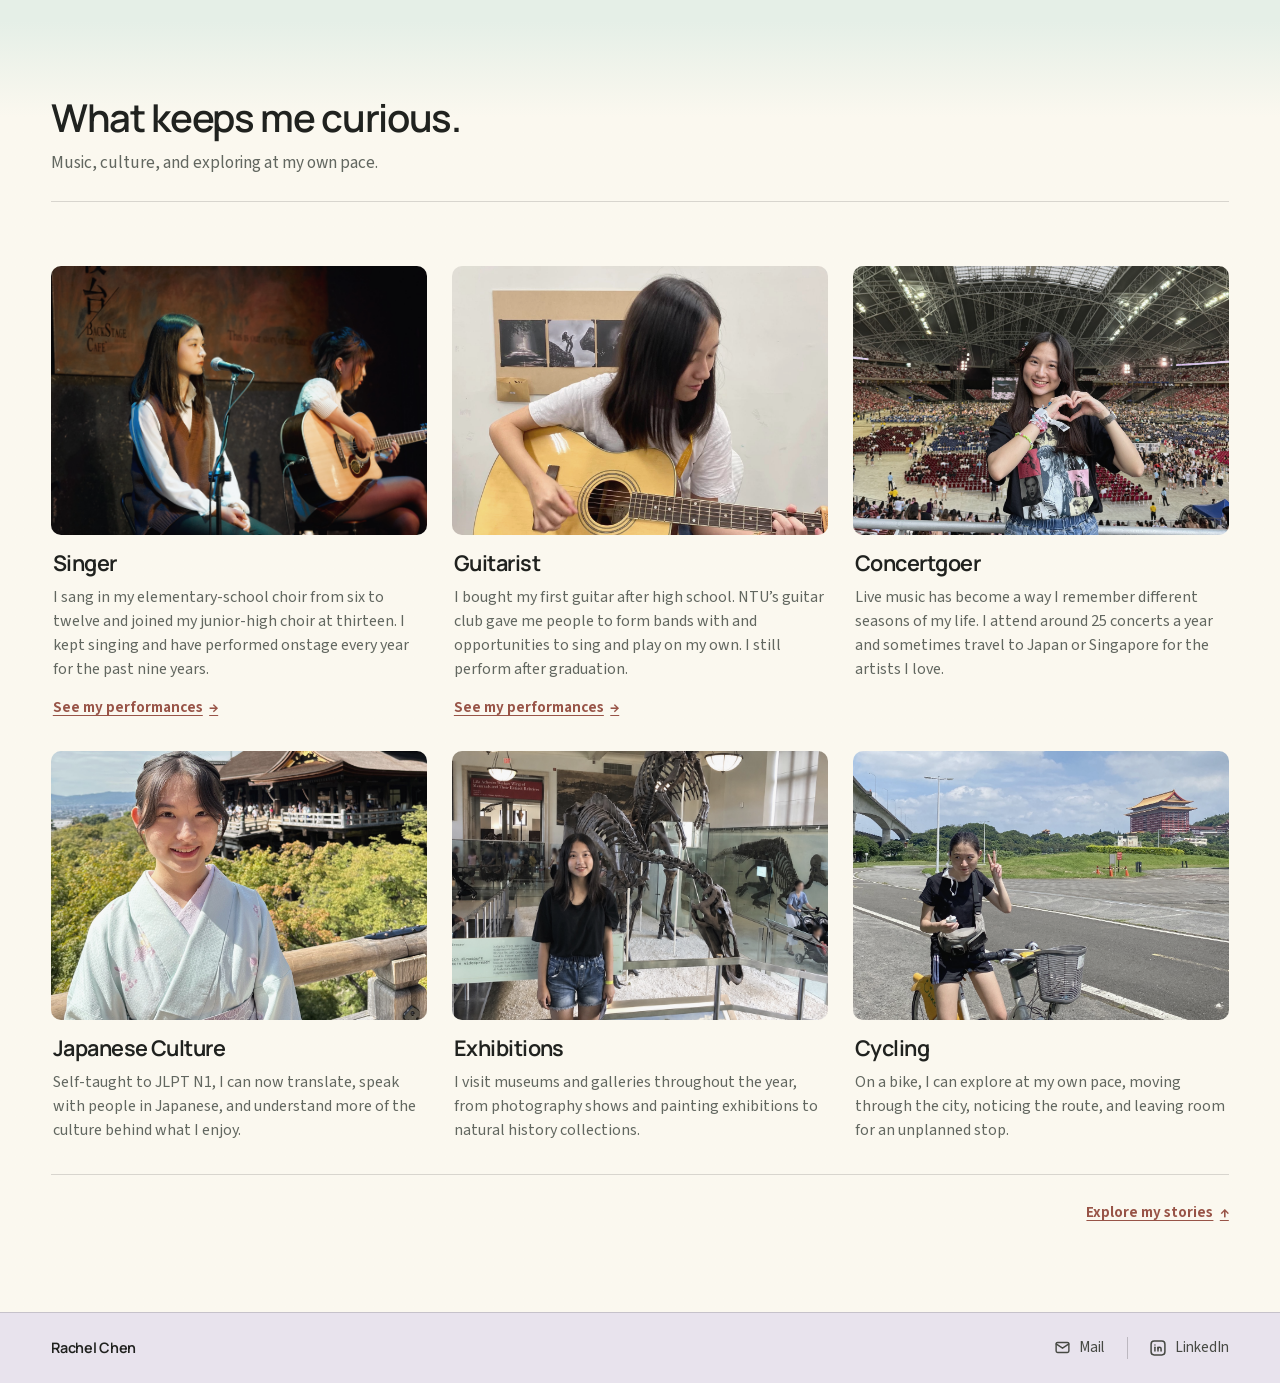
==== commit 74d30d5d: "Clarify story navigation and stabilize reading layouts" ====
--- a/index.html
+++ b/index.html
@@ -10,6 +10,9 @@
   <link rel="canonical" href="https://yu11123.github.io/">
   <title>Rachel Chen | Portfolio</title>
   <link rel="icon" href="data:,">
+  <link rel="preload" href="assets/fonts/manrope-latin-variable.woff2" as="font" type="font/woff2" crossorigin>
+  <link rel="preload" href="assets/fonts/source-sans-3-latin-variable.woff2" as="font" type="font/woff2" crossorigin>
+  <link rel="preload" href="assets/passport-guilloche.svg" as="image" fetchpriority="high">
   <style>
     :root {
       --bg: oklch(0.979 0.0123 91.52);
@@ -816,8 +819,9 @@
     }
 
   </style>
-  <link rel="stylesheet" href="assets/site-brand.css?v=stories-intro-20260907">
+  <link rel="stylesheet" href="assets/site-brand.css?v=stable-reading-20260907">
   <link rel="stylesheet" href="assets/hero-passport.css?v=20260822-1">
+  <link rel="stylesheet" href="assets/home-navigation.css?v=20260907">
 </head>
 <body>
   <a class="site-skip-link" href="#main-content">Skip to content</a>
@@ -919,8 +923,8 @@
             <div class="project-copy">
               <p class="project-meta">Urban poverty / Fieldwork + research + animation</p>
               <h3>Listening to people, questioning labels.</h3>
+              <a class="project-card-link" href="stories/urban-poverty-animation.html" aria-label="Read story: Listening to people, questioning labels">Read story <span aria-hidden="true">→</span></a>
             </div>
-            <a class="project-card-link" href="stories/urban-poverty-animation.html"><span class="sr-only">View story: Listening to people, questioning labels</span></a>
           </article>
 
           <article class="project-card" data-category="storytelling">
@@ -930,8 +934,8 @@
             <div class="project-copy">
               <p class="project-meta">NTU Presentation Contest / Silver Award</p>
               <h3>Finding the courage to tell my story.</h3>
+              <a class="project-card-link" href="stories/presentation-contest-story.html" aria-label="Read story: Finding the courage to tell my story">Read story <span aria-hidden="true">→</span></a>
             </div>
-            <a class="project-card-link" href="stories/presentation-contest-story.html"><span class="sr-only">View story: Finding the courage to tell my story</span></a>
           </article>
 
           <article class="project-card" data-category="performance">
@@ -941,8 +945,8 @@
             <div class="project-copy">
               <p class="project-meta">Performance archive / Voice + guitar</p>
               <h3>Nine years of performing, and still counting.</h3>
+              <a class="project-card-link" href="stories/performance-archive.html" aria-label="Read story: Nine years of performing, and still counting">Read story <span aria-hidden="true">→</span></a>
             </div>
-            <a class="project-card-link" href="stories/performance-archive.html"><span class="sr-only">View story: Nine years of performing, and still counting</span></a>
           </article>
 
         </div>
@@ -957,27 +961,29 @@
         </header>
 
         <div class="interest-grid">
-          <article class="interest-card" id="interest-singer" tabindex="0">
+          <article class="interest-card" id="interest-singer">
             <figure class="interest-media">
               <img class="interest-singer-image" src="assets/interest-singer.jpg" width="1800" height="1200" alt="Rachel Chen singing into a microphone during an acoustic performance at Backstage Café." loading="lazy">
             </figure>
             <div class="interest-overlay">
               <h3 class="interest-title">Singer</h3>
               <p class="interest-description">I sang in my elementary-school choir from six to twelve and joined my junior-high choir at thirteen. I kept singing and have performed onstage every year for the past nine years.</p>
+              <a class="interest-story-link" href="stories/performance-archive.html">See my performances <span aria-hidden="true">→</span></a>
             </div>
           </article>
 
-          <article class="interest-card" id="interest-guitarist" tabindex="0">
+          <article class="interest-card" id="interest-guitarist">
             <figure class="interest-media">
               <img class="interest-guitarist-image" src="assets/interest-guitarist-practice.jpg" width="1290" height="1490" alt="Rachel Chen practicing acoustic guitar indoors." loading="lazy">
             </figure>
             <div class="interest-overlay">
               <h3 class="interest-title">Guitarist</h3>
               <p class="interest-description">I bought my first guitar after high school. NTU’s guitar club gave me people to form bands with and opportunities to sing and play on my own. I still perform after graduation.</p>
+              <a class="interest-story-link" href="stories/performance-archive.html#guitar-club">See my performances <span aria-hidden="true">→</span></a>
             </div>
           </article>
 
-          <article class="interest-card" id="interest-concertgoer" tabindex="0">
+          <article class="interest-card" id="interest-concertgoer">
             <figure class="interest-media">
               <img class="interest-concertgoer-image" src="assets/interest-concertgoer.jpg" width="1350" height="1800" alt="Rachel Chen making a heart gesture inside a stadium before a concert." loading="lazy">
             </figure>
@@ -987,7 +993,7 @@
             </div>
           </article>
 
-          <article class="interest-card" id="interest-japanese-culture" tabindex="0">
+          <article class="interest-card" id="interest-japanese-culture">
             <figure class="interest-media">
               <img class="interest-japanese-culture-image" src="assets/interest-japanese-culture.jpg" width="1350" height="1800" alt="Rachel Chen wearing a kimono near a traditional temple in Japan." loading="lazy">
             </figure>
@@ -997,7 +1003,7 @@
             </div>
           </article>
 
-          <article class="interest-card" id="interest-exhibitions" tabindex="0">
+          <article class="interest-card" id="interest-exhibitions">
             <figure class="interest-media">
               <img src="assets/interest-exhibitions-v2.jpg?v=privacy" width="1086" height="1448" alt="Rachel Chen standing in a museum gallery beside a large dinosaur skeleton." loading="lazy">
             </figure>
@@ -1007,7 +1013,7 @@
             </div>
           </article>
 
-          <article class="interest-card" id="interest-cycling" tabindex="0">
+          <article class="interest-card" id="interest-cycling">
             <figure class="interest-media">
               <img class="interest-cycling-image" src="assets/interest-cycling.jpg" width="1800" height="1350" alt="Rachel Chen making a peace sign beside a YouBike with Taipei’s Grand Hotel in the background." loading="lazy">
             </figure>
@@ -1017,6 +1023,7 @@
             </div>
           </article>
         </div>
+        <div class="interests-return"><a href="#stories">Explore my stories <span aria-hidden="true">↑</span></a></div>
       </div>
     </section>
 
--- a/assets/site-brand.css
+++ b/assets/site-brand.css
@@ -3,7 +3,8 @@
   src: url("fonts/manrope-latin-variable.woff2") format("woff2");
   font-style: normal;
   font-weight: 200 800;
-  font-display: swap;
+  /* Preloaded on content pages; a slow font must not reflow an active reader. */
+  font-display: optional;
 }
 
 @font-face {
@@ -11,7 +12,7 @@
   src: url("fonts/source-sans-3-latin-variable.woff2") format("woff2");
   font-style: normal;
   font-weight: 200 900;
-  font-display: swap;
+  font-display: optional;
 }
 
 :root {
--- a/assets/home-navigation.css
+++ b/assets/home-navigation.css
@@ -0,0 +1,94 @@
+/* Stories are links. Interests are photographs with always-visible captions. */
+#stories .project-copy { position: static; z-index: auto; }
+#stories .project-card-link {
+  position: static;
+  display: inline-flex;
+  align-items: center;
+  gap: .55rem;
+  min-height: 44px;
+  margin-top: auto;
+  padding-top: .65rem;
+  color: var(--accent-text);
+  font-size: .95rem;
+  font-weight: 650;
+  text-decoration: underline;
+  text-underline-offset: .2em;
+}
+#stories .project-card-link::after { content: ""; position: absolute; inset: 0; z-index: 3; border-radius: 10px; }
+#stories .project-card:focus-within { outline: 2px solid var(--accent-text); outline-offset: 5px; border-radius: 10px; }
+#stories .project-card-link:focus-visible { outline: none; }
+#stories .project-card:hover .project-card-link { color: var(--fg); }
+
+#interests .interest-card {
+  display: flex;
+  flex-direction: column;
+  height: auto;
+  overflow: visible;
+  border: 0;
+  border-radius: 0;
+  background: transparent;
+}
+#interests .interest-media {
+  position: relative;
+  inset: auto;
+  width: 100%;
+  height: clamp(260px, 21vw, 292px);
+  flex: 0 0 auto;
+  border-radius: 10px;
+}
+#interests .interest-card .interest-media img {
+  filter: saturate(.84) contrast(.95);
+  transform: none;
+  transition: none;
+}
+#interests .interest-card .interest-media img.interest-cycling-image { transform: scale(1.4) !important; }
+#interests .interest-card::after,
+#interests .interest-overlay::before { display: none; }
+#interests .interest-overlay {
+  position: static;
+  display: flex;
+  flex: 1;
+  flex-direction: column;
+  align-items: flex-start;
+  padding: 1rem .1rem 0;
+  color: var(--fg);
+  transform: none;
+  transition: none;
+}
+#interests .interest-description { margin-top: .6rem; color: var(--muted); font-size: 1rem; line-height: 1.5; text-shadow: none; }
+.interest-story-link,
+.interests-return a {
+  display: inline-flex;
+  align-items: center;
+  gap: .4rem;
+  min-height: 44px;
+  color: var(--accent-text);
+  font-size: .95rem;
+  font-weight: 650;
+  text-decoration: underline;
+  text-underline-offset: .2em;
+}
+.interest-story-link { margin-top: auto; padding-top: .6rem; }
+.interests-return { display: flex; justify-content: flex-end; margin-top: 2rem; padding-top: 1rem; border-top: 1px solid var(--border); }
+.interest-story-link:hover, .interests-return a:hover { color: var(--fg); }
+.interest-story-link:focus-visible, .interests-return a:focus-visible { outline: 2px solid var(--accent-text); outline-offset: 4px; }
+
+@media (max-width: 767px) {
+  #stories .project-grid { grid-auto-rows: auto; }
+  #stories .project-card { height: auto; min-height: 180px; }
+  #stories .project-copy { padding: .85rem; }
+  #stories .project-meta { font-size: .65rem; }
+  #stories .project-copy h3 { font-size: 1.08rem; line-height: 1.22; }
+  #stories .project-image--presentation img { object-position: 36% 42%; }
+  #stories .project-card-link { font-size: .9rem; padding-top: .5rem; }
+  #interests .interest-media { height: auto; aspect-ratio: 4 / 5; }
+  #interests .interest-overlay { padding-top: .8rem; }
+  #interests .interest-title { font-size: 1.2rem; }
+  #interests .interest-description { font-size: .9rem; }
+  .interest-story-link { flex-wrap: wrap; font-size: .9rem; gap: 0 .35rem; }
+}
+@media (max-width: 360px) {
+  #stories .project-card { grid-template-columns: minmax(96px, 35%) minmax(0, 1fr); }
+  #stories .project-copy { padding: .75rem; }
+  #stories .project-copy h3 { font-size: 1rem; }
+}
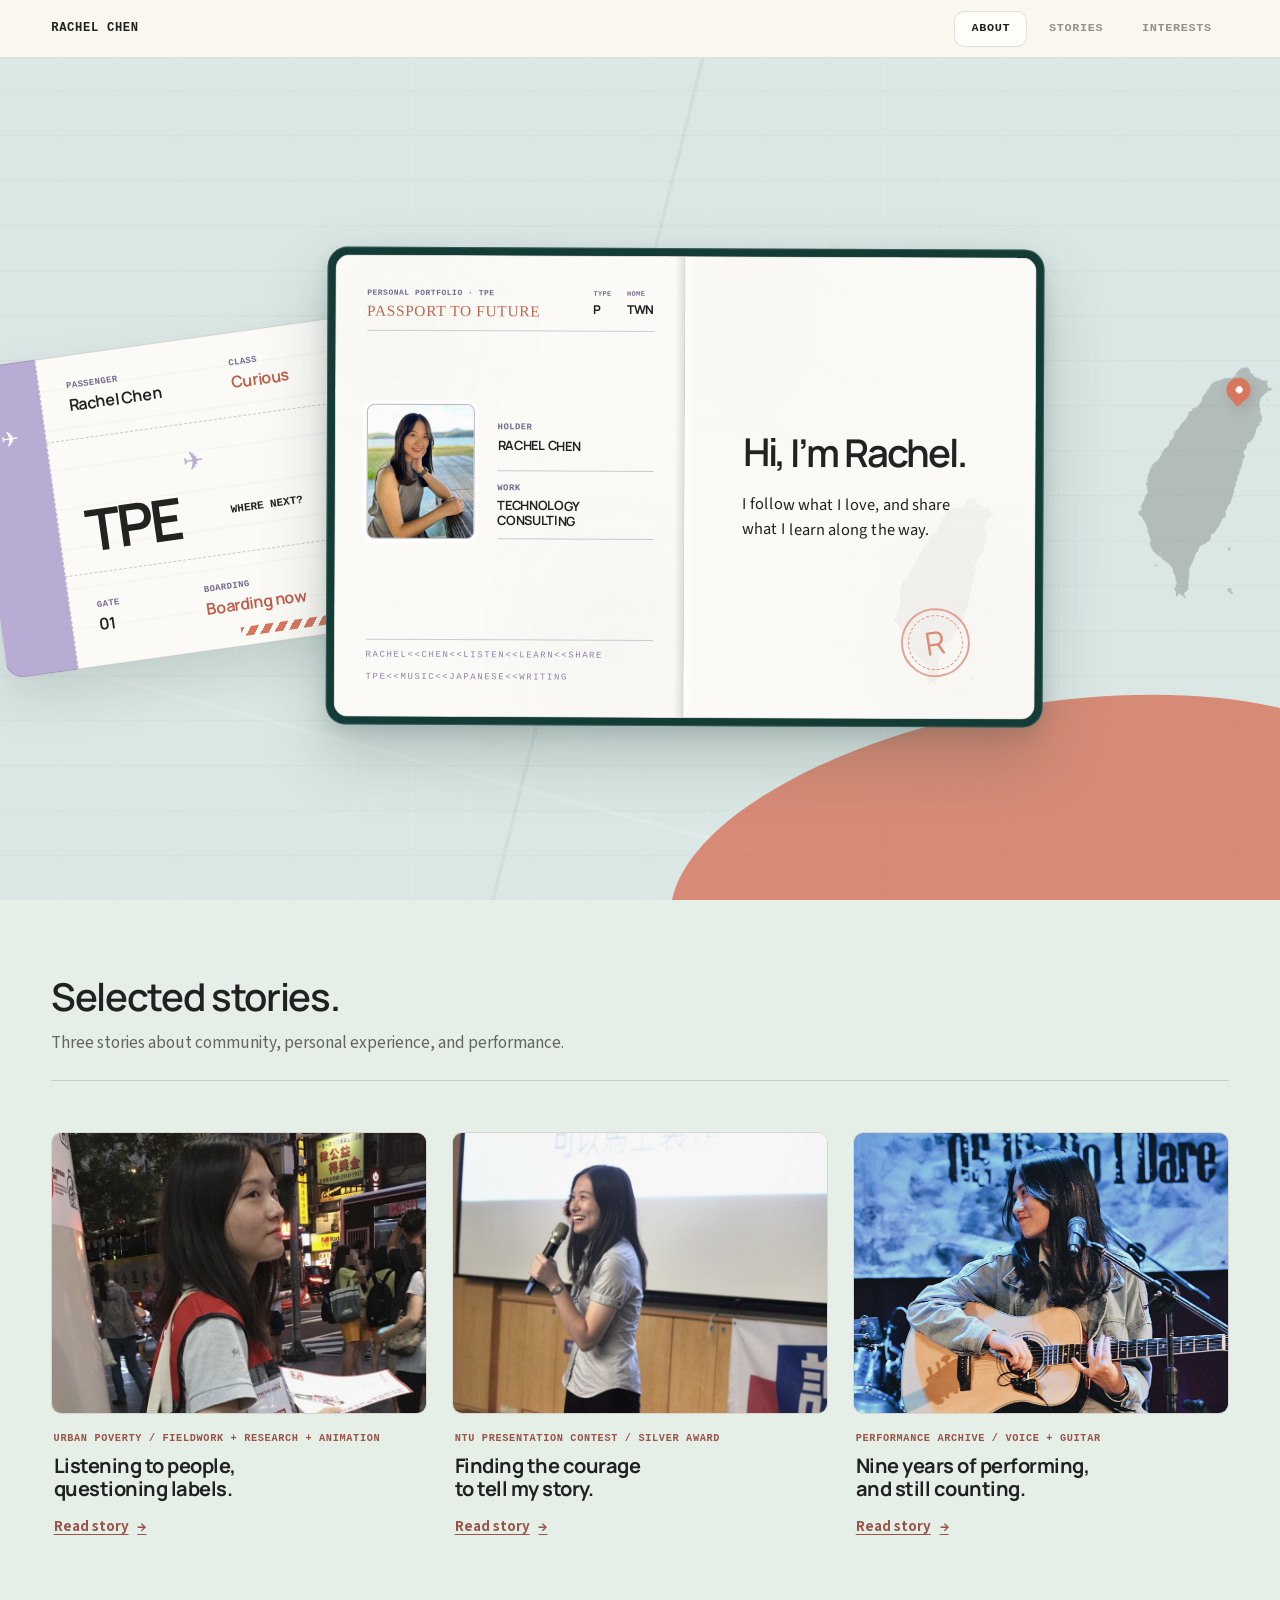
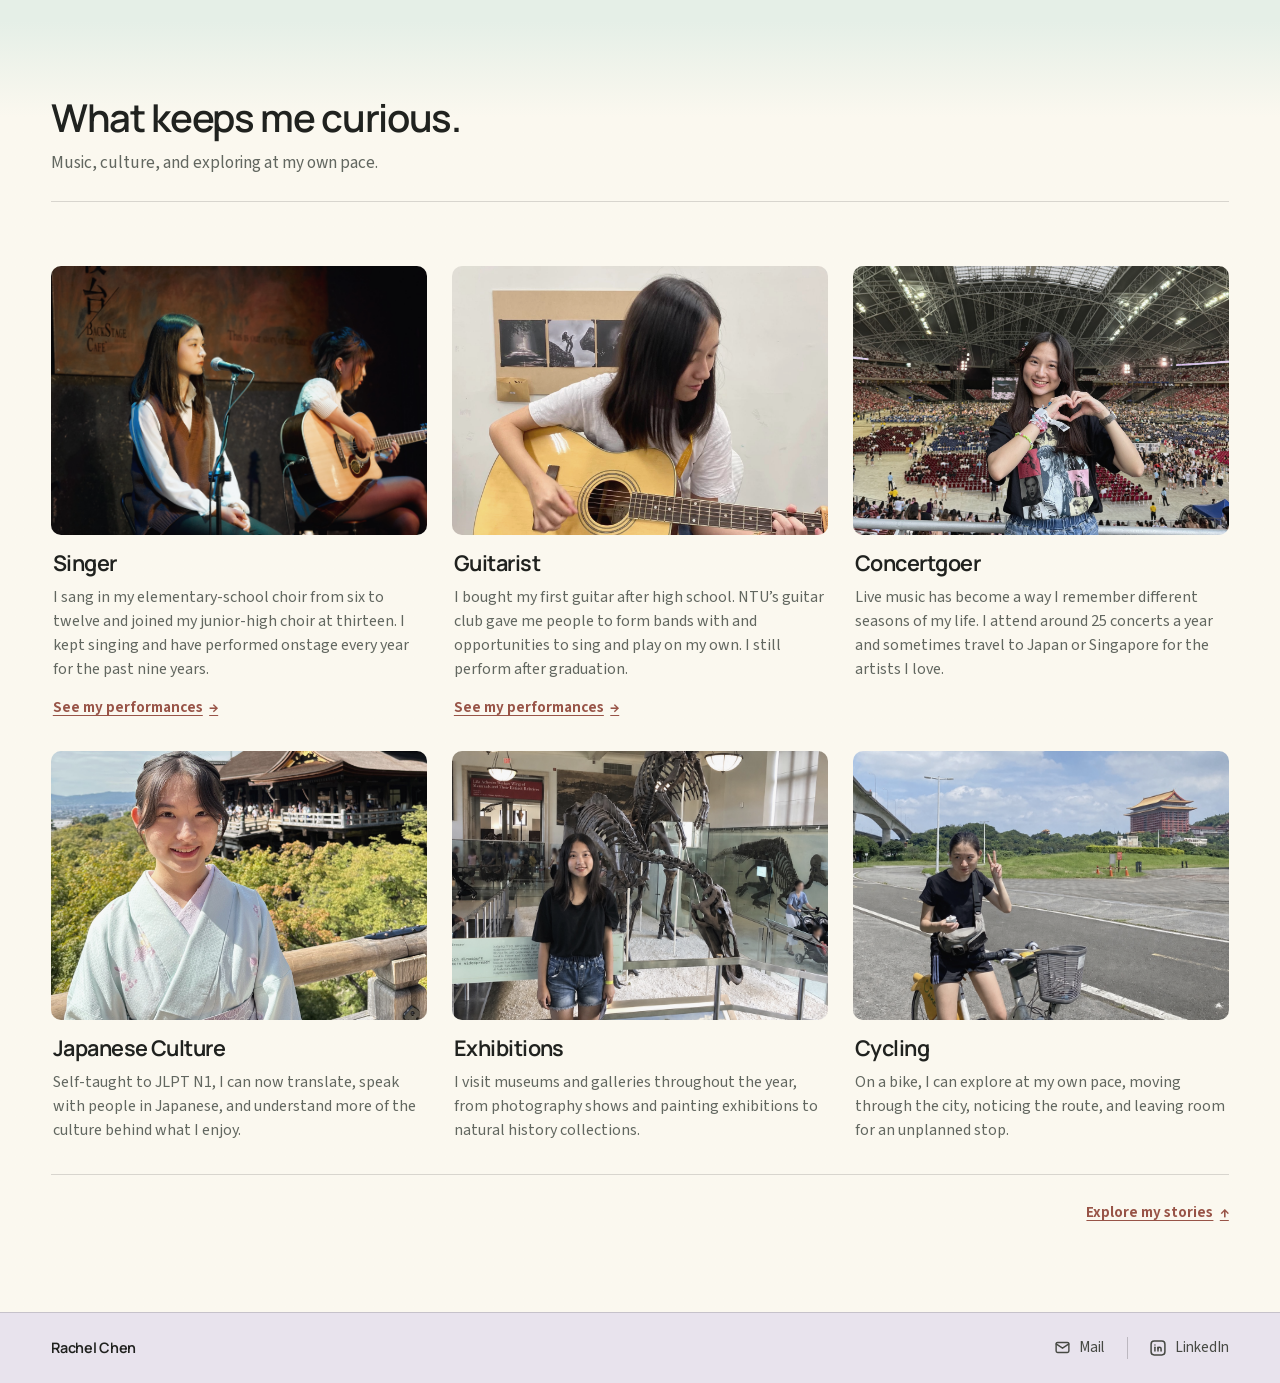
==== commit 26574cc8: "Use selected unmasked cycling photo" ====
--- a/index.html
+++ b/index.html
@@ -1015,7 +1015,7 @@
 
           <article class="interest-card" id="interest-cycling">
             <figure class="interest-media">
-              <img class="interest-cycling-image" src="assets/interest-cycling.jpg" width="1800" height="1350" alt="Rachel Chen making a peace sign beside a YouBike with Taipei’s Grand Hotel in the background." loading="lazy">
+              <img class="interest-cycling-image" src="assets/interest-cycling-unmasked-v1.jpg" width="1448" height="1086" alt="Rachel Chen making a peace sign beside a YouBike with Taipei’s Grand Hotel in the background." loading="lazy">
             </figure>
             <div class="interest-overlay">
               <h3 class="interest-title">Cycling</h3>
